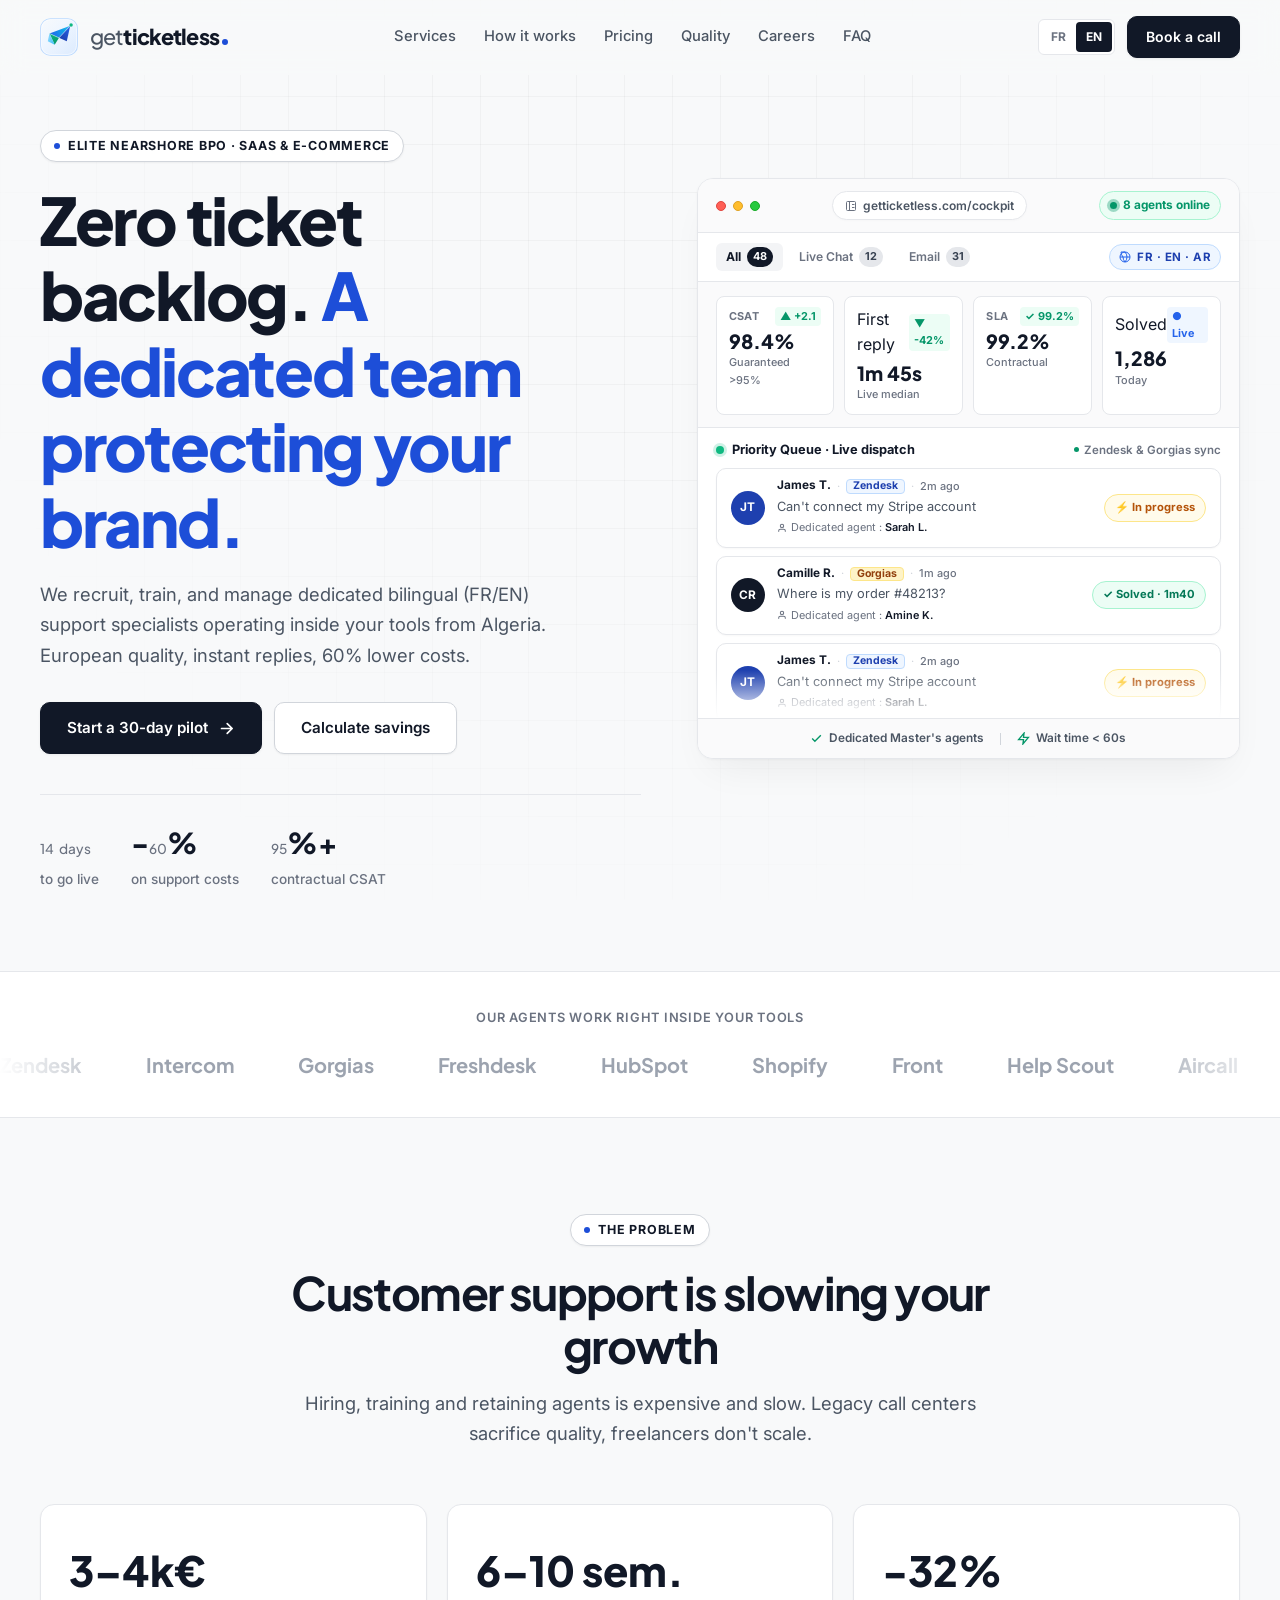
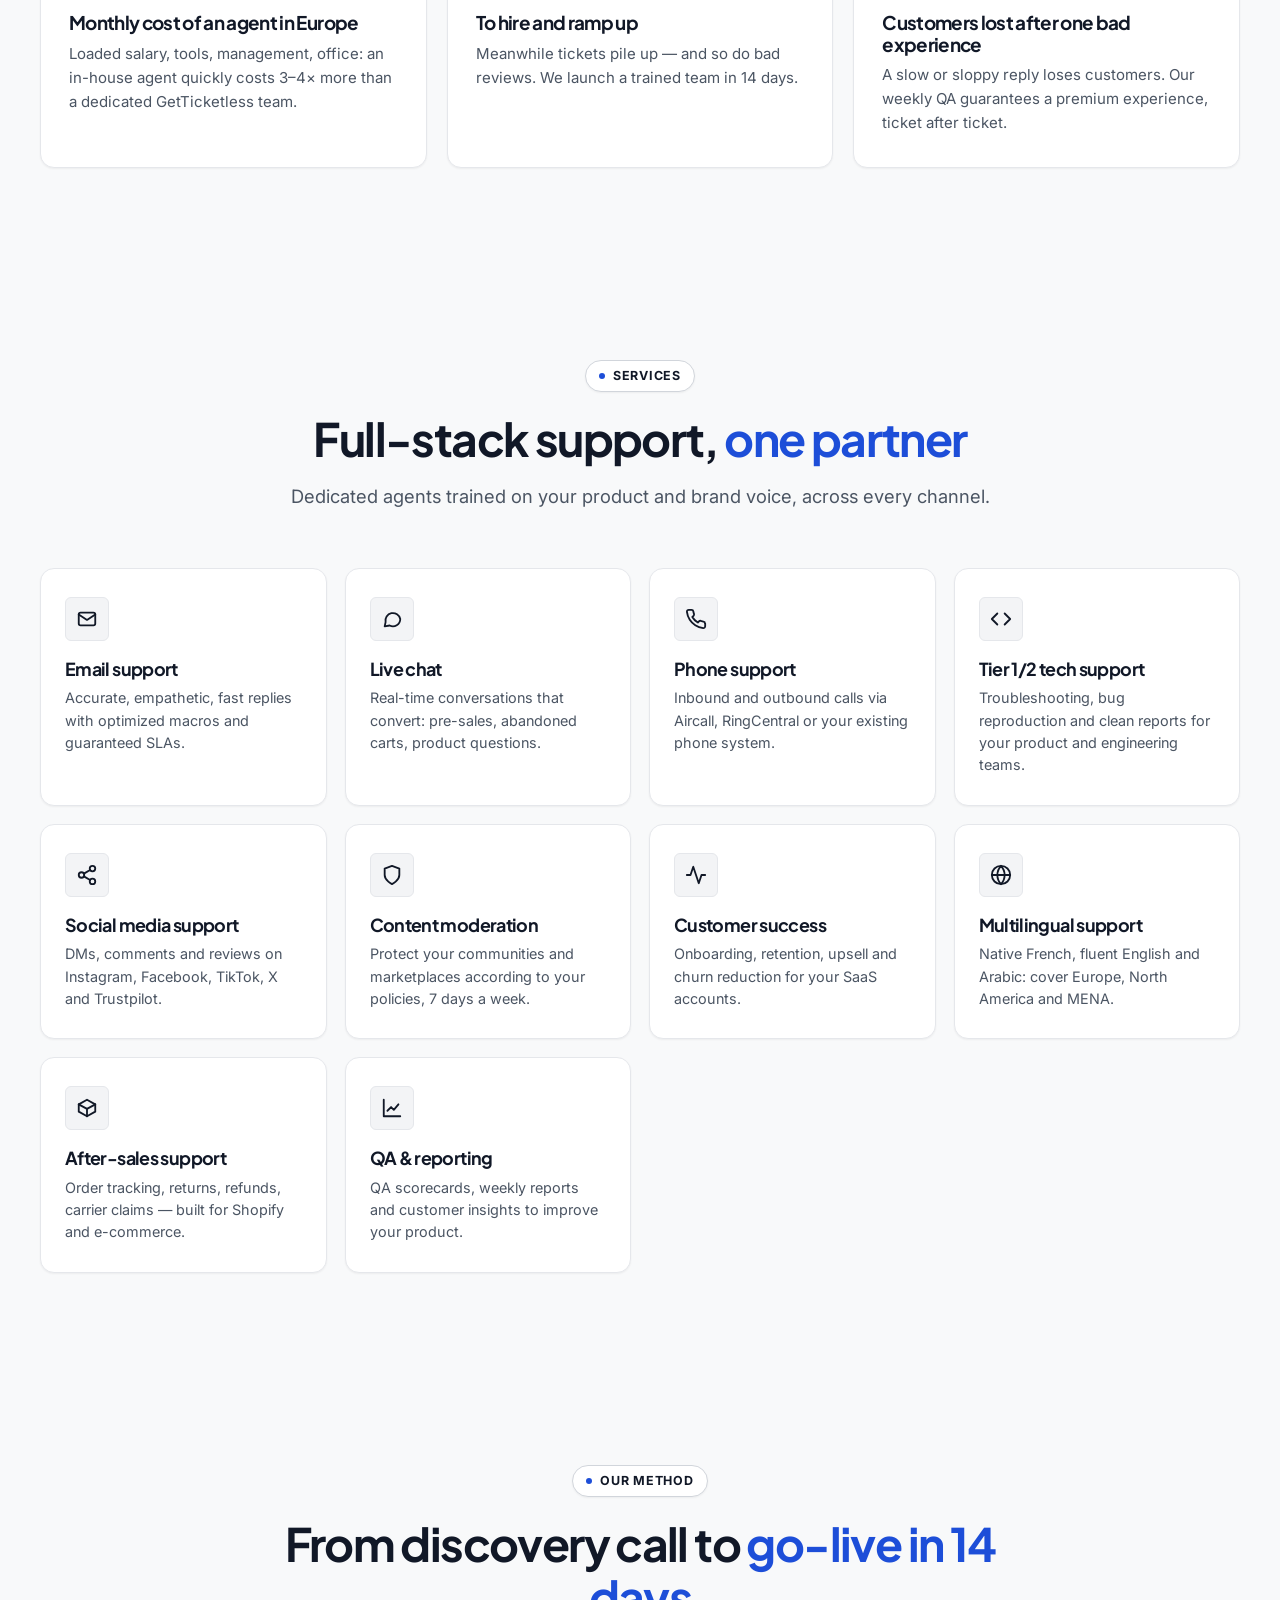
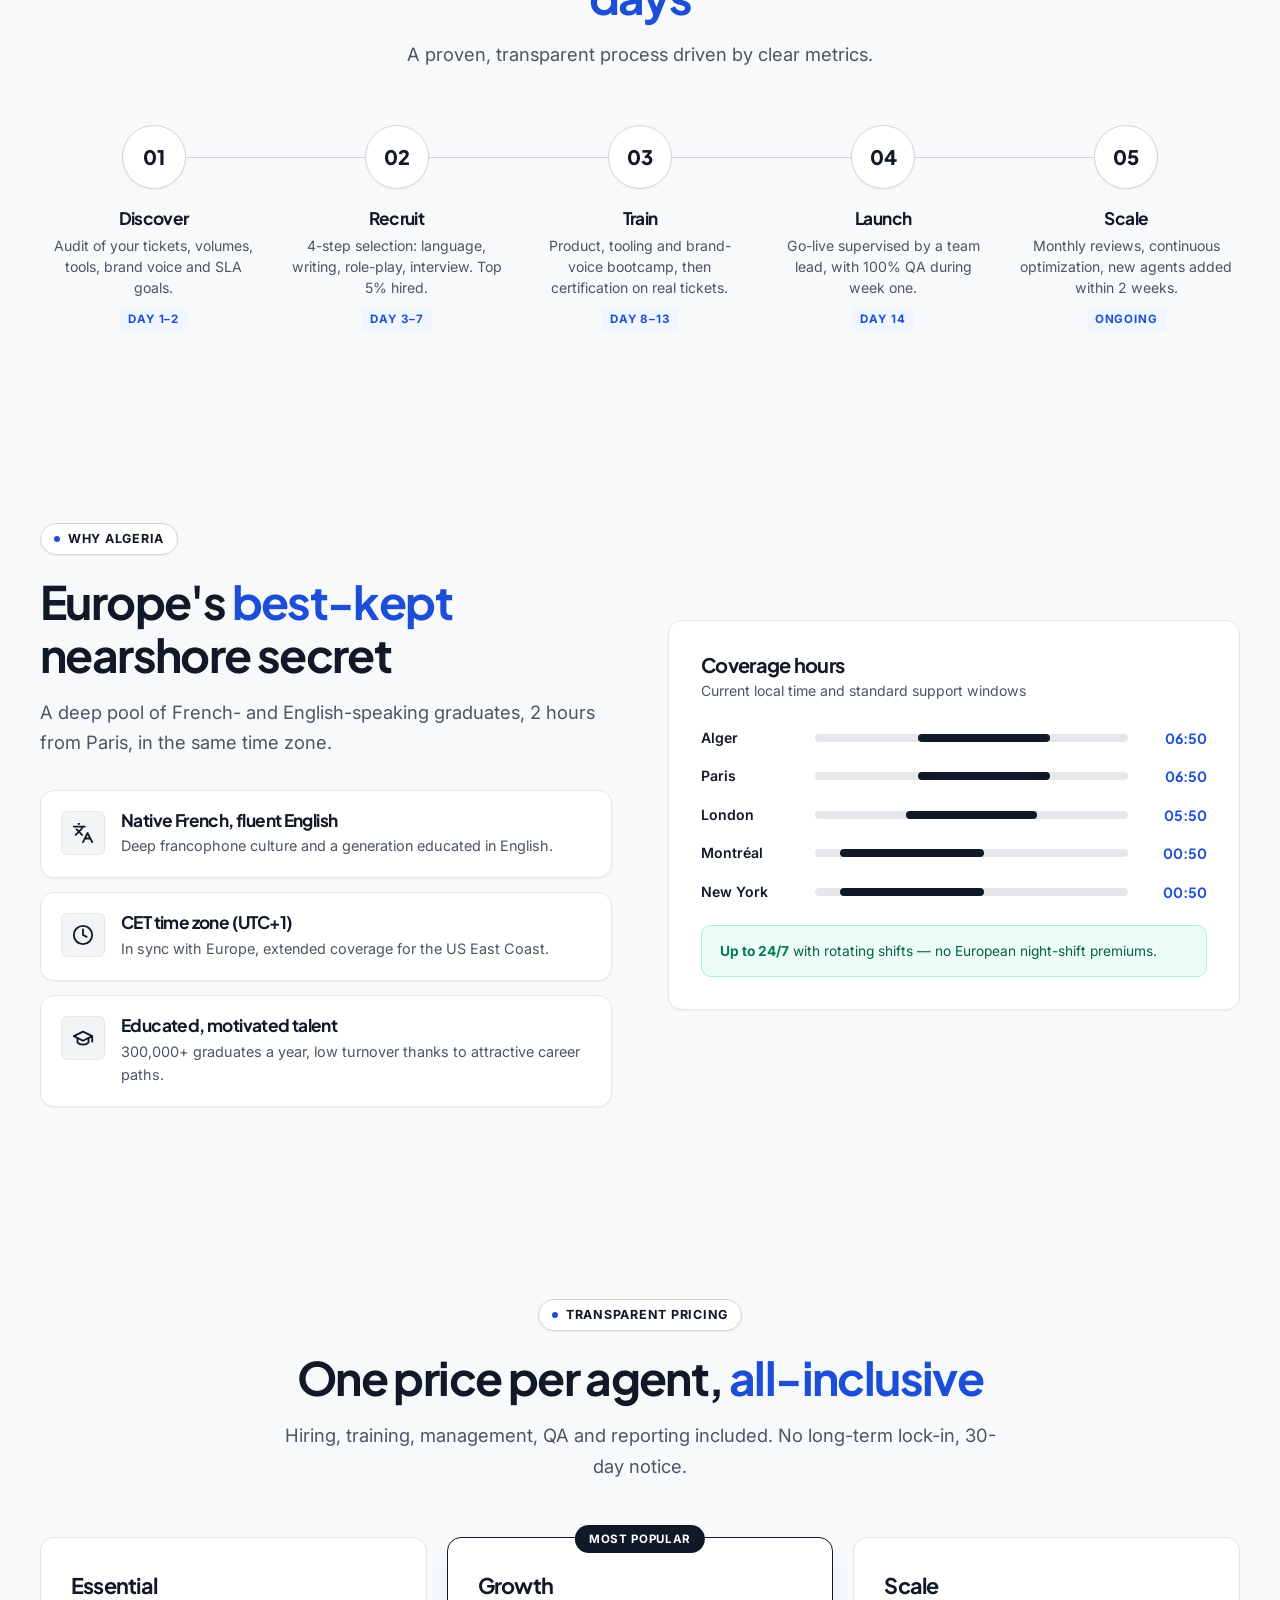
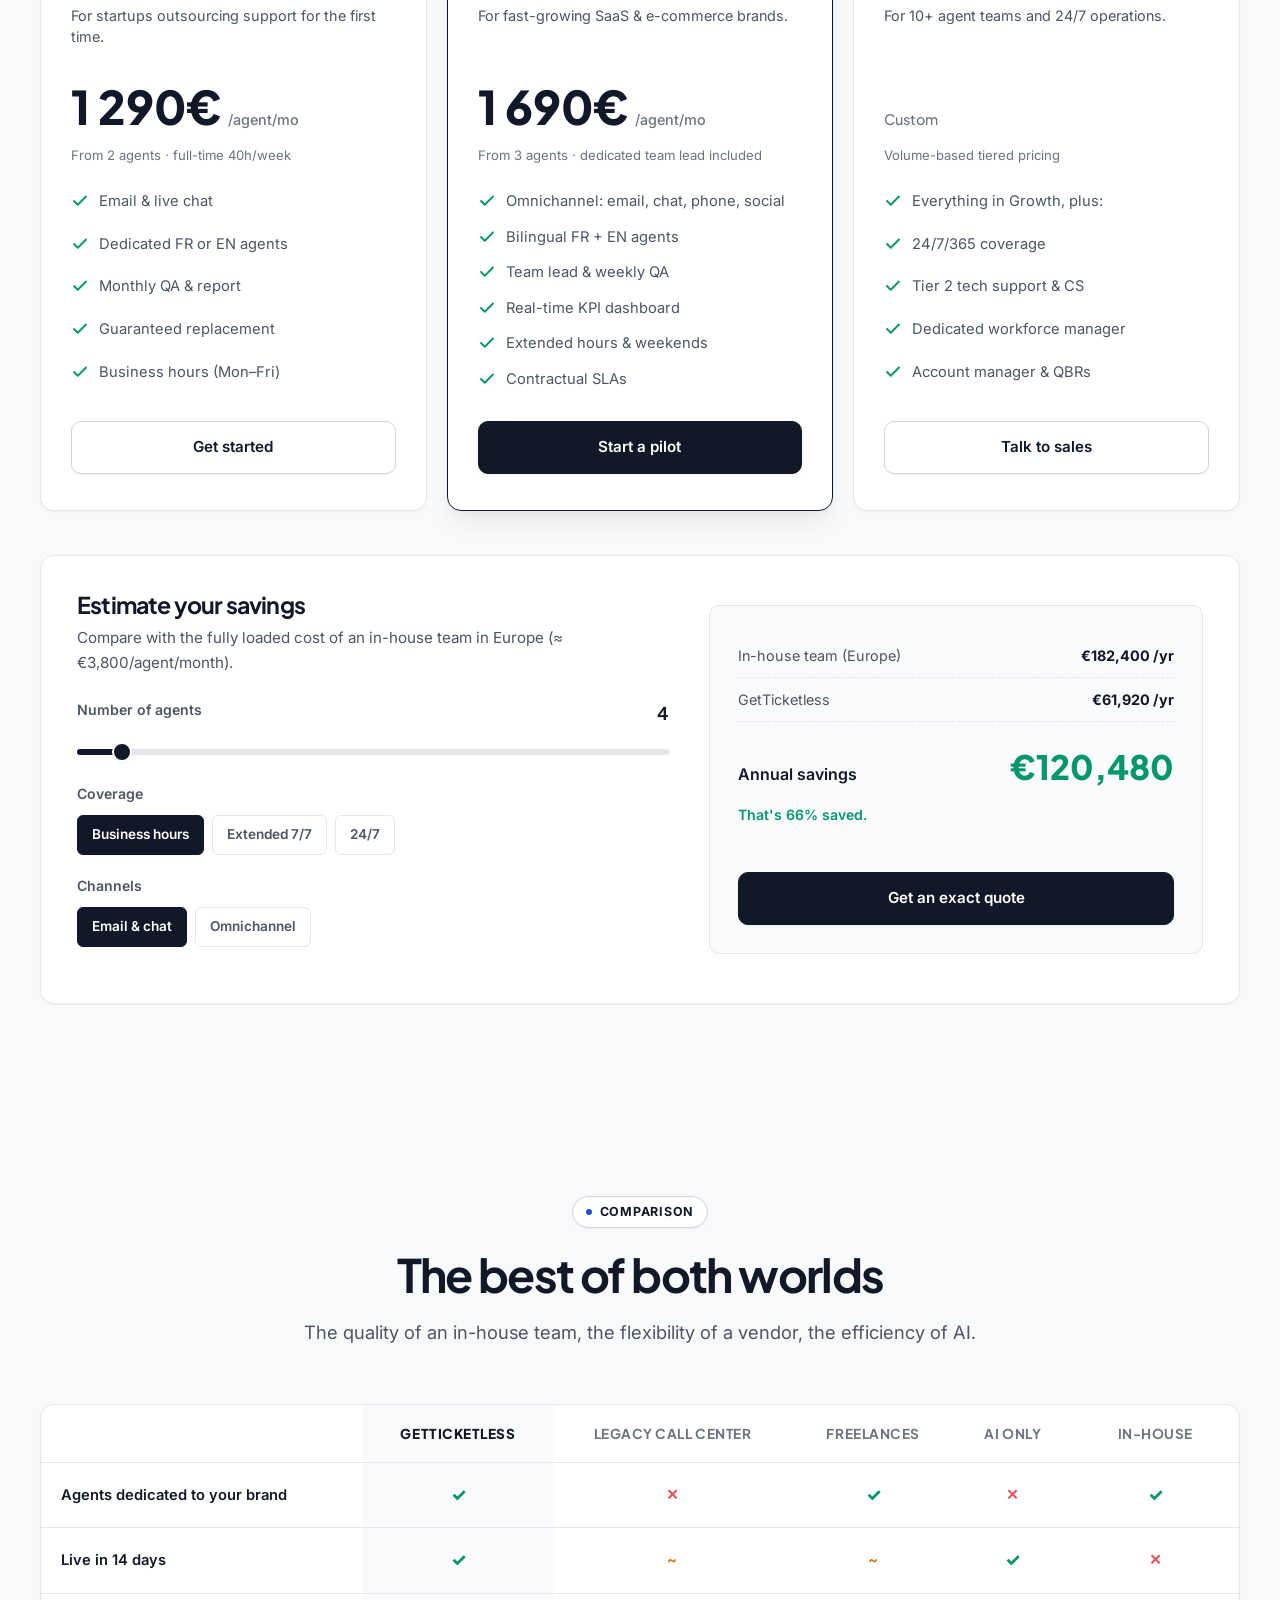
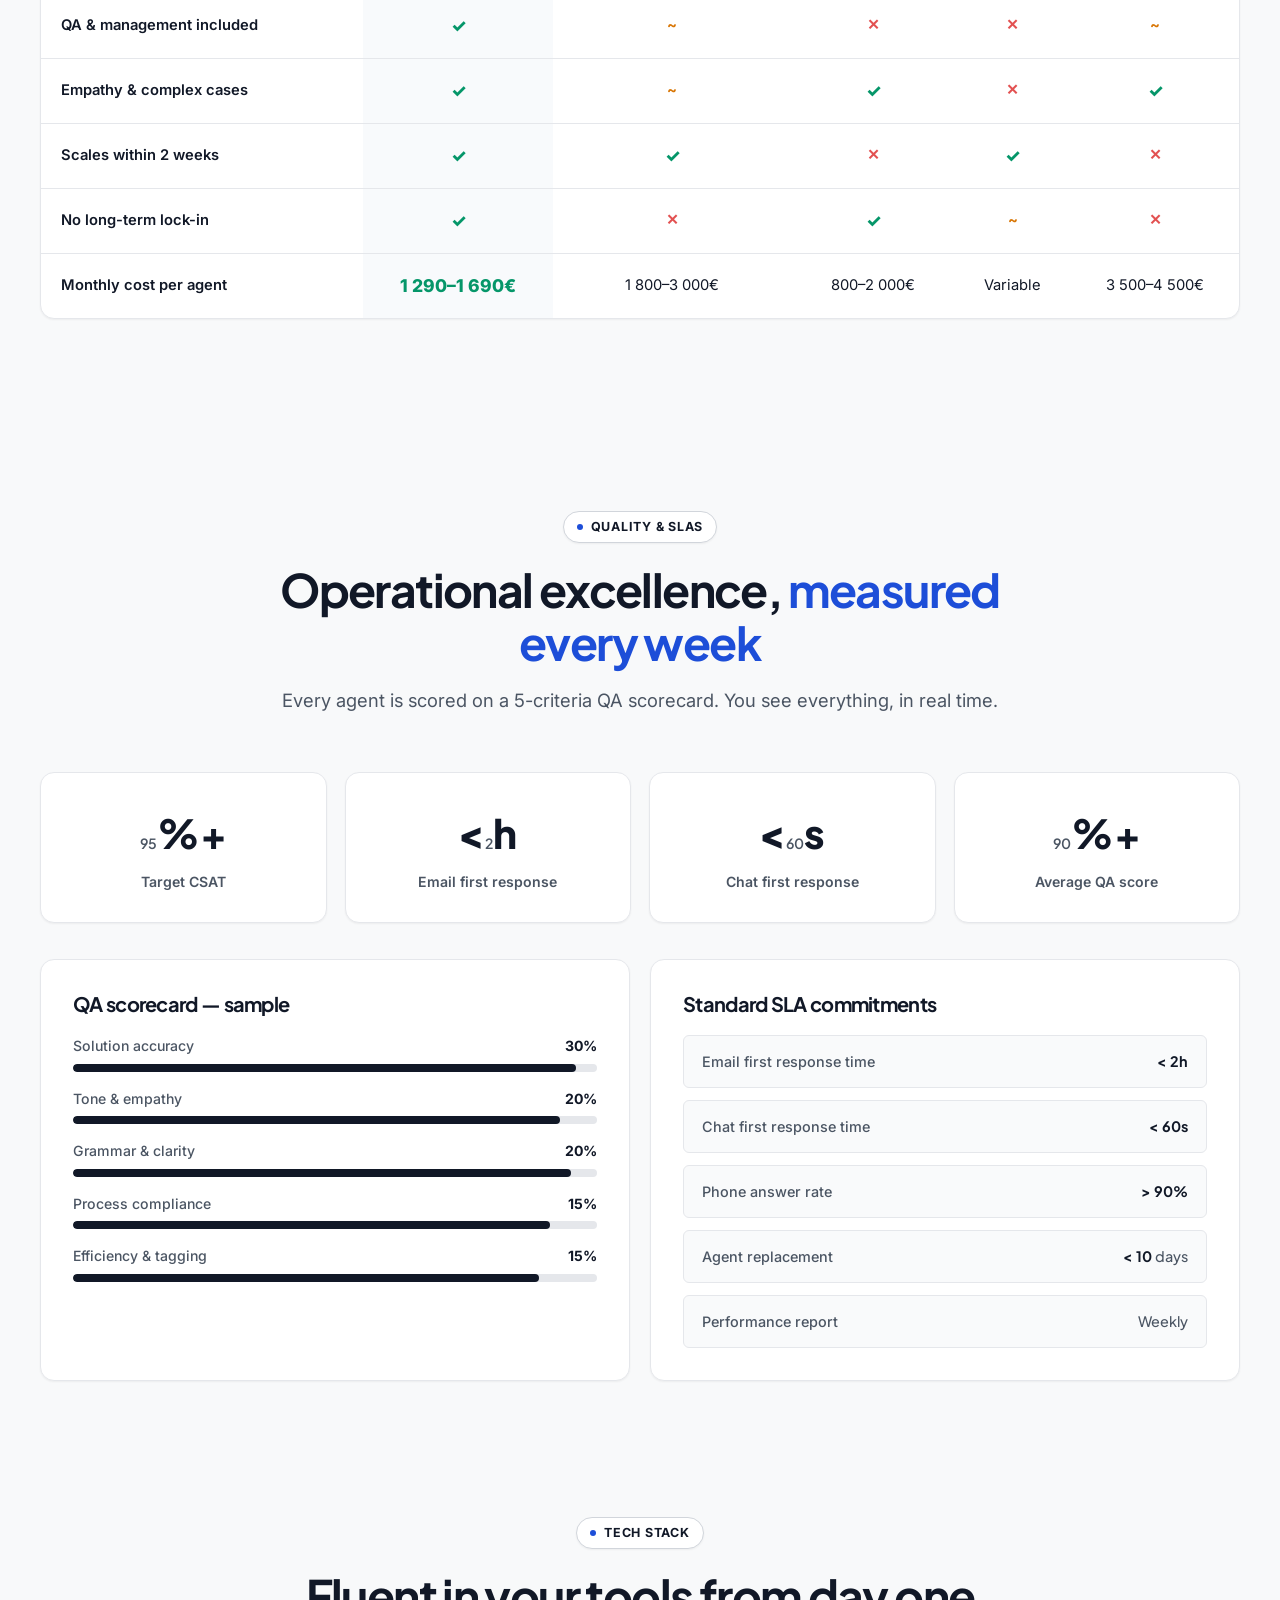
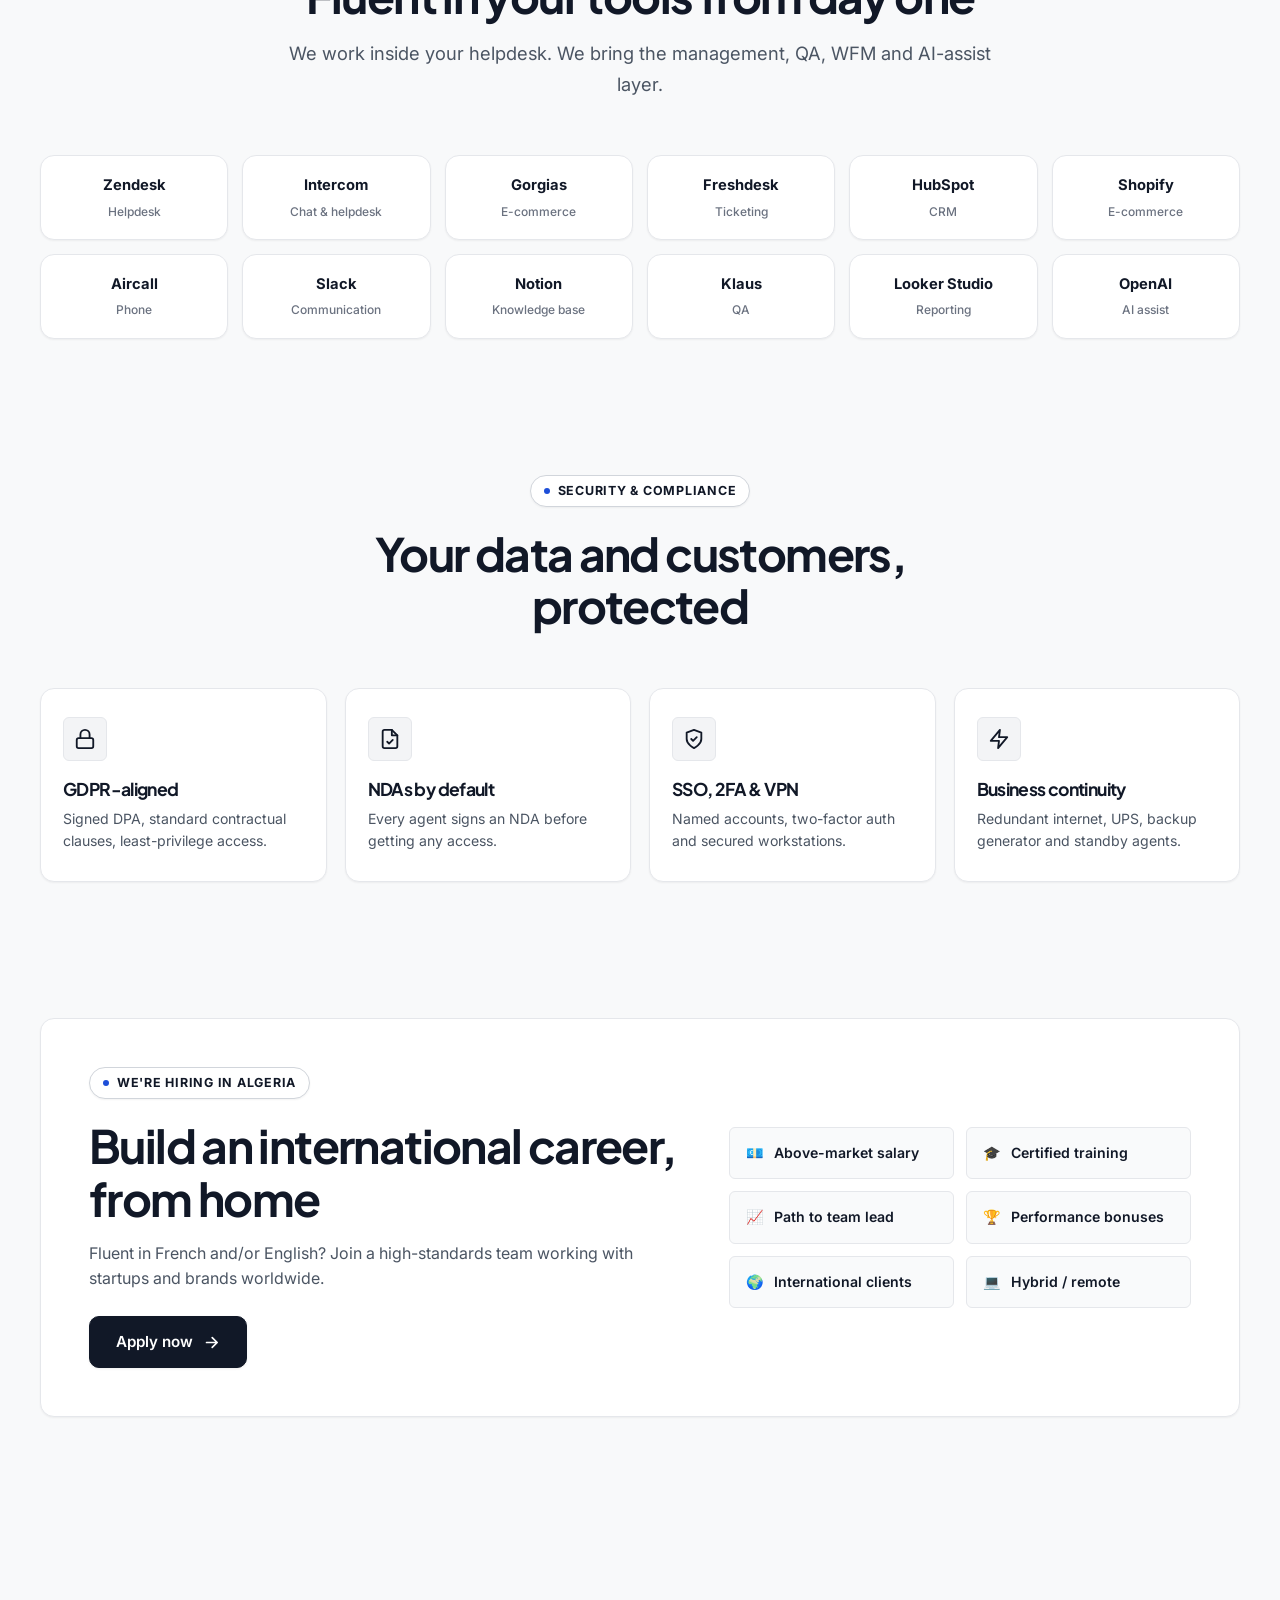
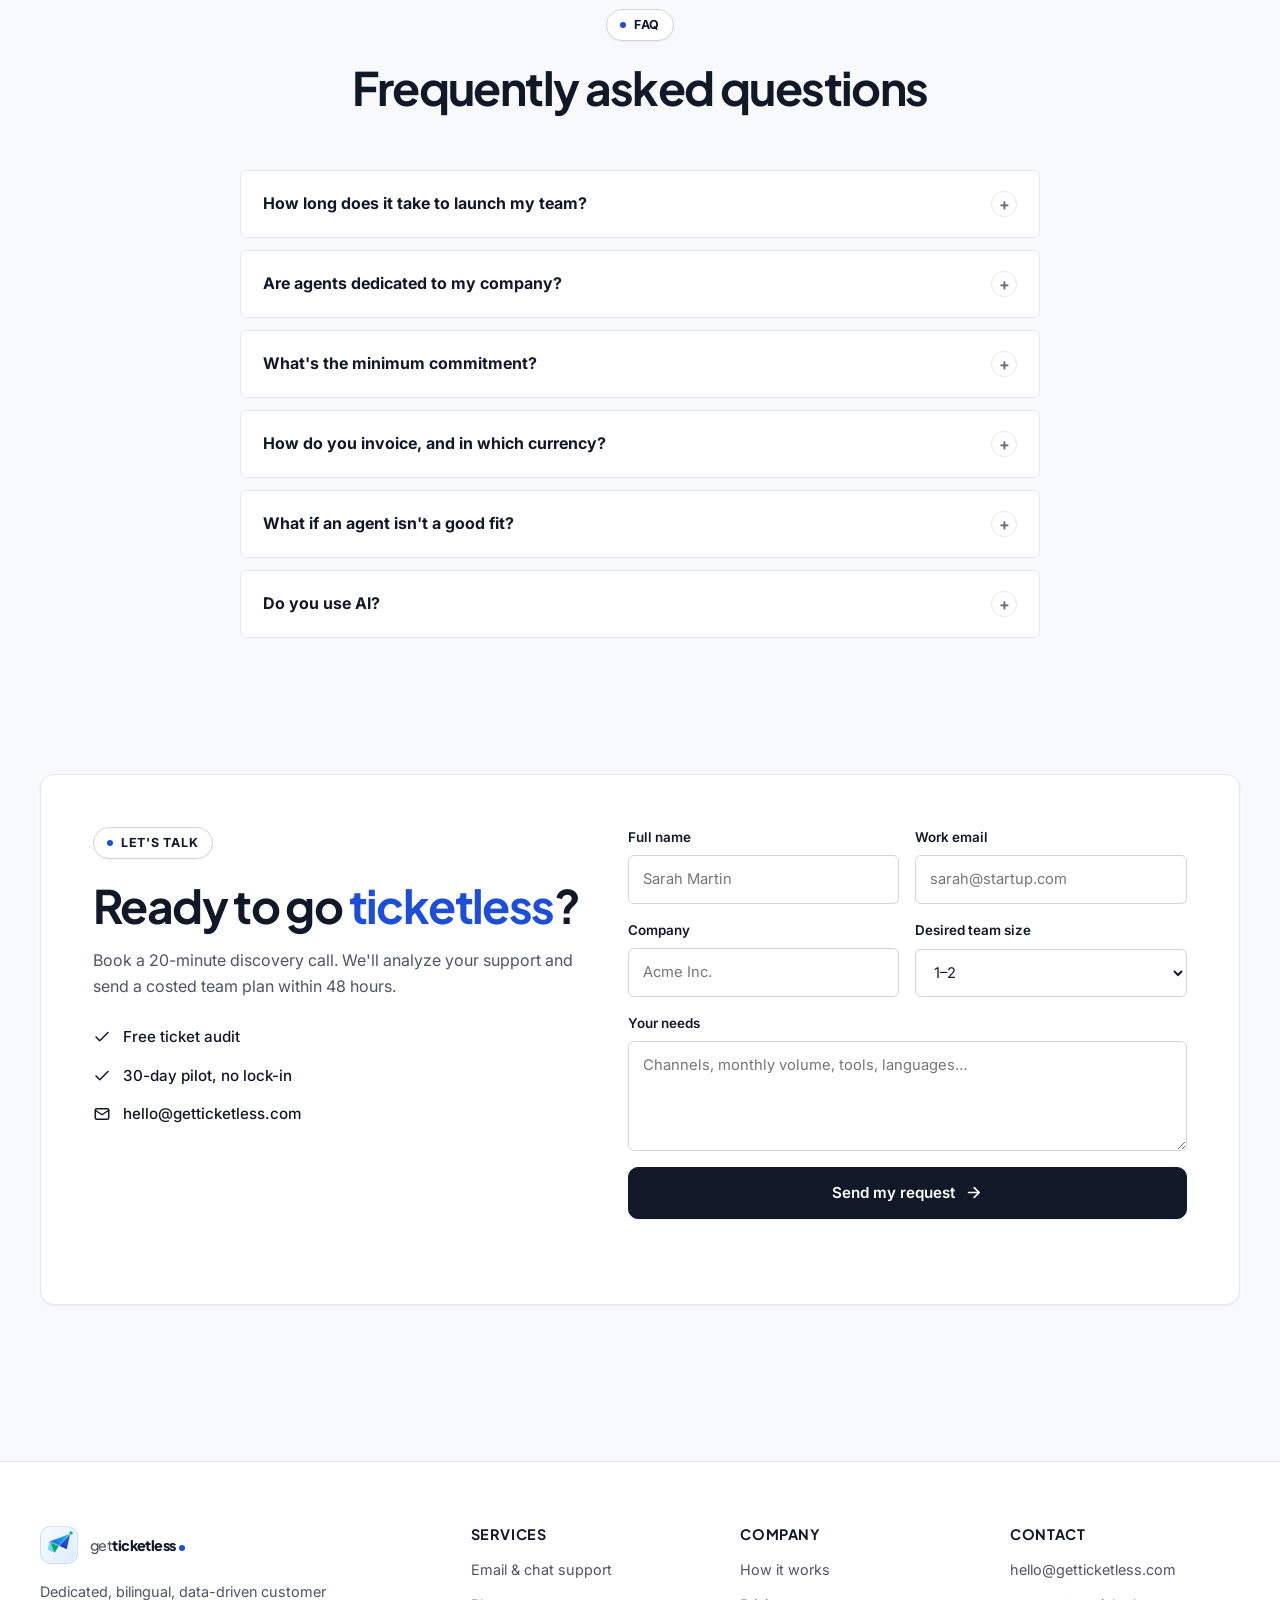
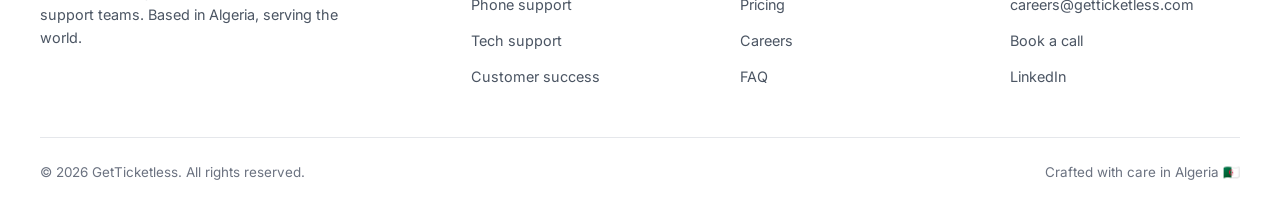
==== index.html @ 3cd82911 "Move files to repository root for Vercel deployment" ====
<!DOCTYPE html>
<html lang="fr" data-lang="fr">
<head>
  <meta charset="UTF-8" />
  <meta name="viewport" content="width=device-width, initial-scale=1.0" />
  <title>GetTicketless — Externalisation Support Client BPO Nearshore (SaaS & E-commerce)</title>
  <meta name="description" content="Déléguez votre support client à des équipes dédiées bilingues (FR/EN) en Algérie : e-mail, live chat, Aircall, Zendesk & Gorgias. Réduction de 60 % de vos coûts sans sacrifier le CSAT (&gt;95 %). Go-live en 14 jours." />
  <meta name="keywords" content="externalisation support client, bpo algerie, call center algerie nearshore, support client saas, service client shopify, equipe support dediee francophone anglophone, service client externalise, outsourcer zendesk gorgias" />
  <meta name="robots" content="index, follow, max-snippet:-1, max-image-preview:large" />
  <link rel="canonical" href="https://getticketless.com/" />
  
  <!-- Open Graph / Facebook / LinkedIn -->
  <meta property="og:type" content="website" />
  <meta property="og:url" content="https://getticketless.com/" />
  <meta property="og:site_name" content="GetTicketless" />
  <meta property="og:locale" content="fr_FR" />
  <meta property="og:locale:alternate" content="en_US" />
  <meta property="og:title" content="GetTicketless — Externalisation Support Client BPO Nearshore" />
  <meta property="og:description" content="Déléguez votre support client à des équipes dédiées bilingues (FR/EN) en Algérie. -60% de coûts, CSAT &gt;95%, lancement en 14 jours pour SaaS et e-commerce." />
  <meta property="og:image" content="https://getticketless.com/og-image.png" />

  <!-- Twitter Cards -->
  <meta name="twitter:card" content="summary_large_image" />
  <meta name="twitter:title" content="GetTicketless — Externalisation Support Client BPO Nearshore" />
  <meta name="twitter:description" content="Équipes support client dédiées et bilingues (FR/EN) en Algérie pour startups, SaaS et Shopify. Lancement en 14 jours." />
  <meta name="twitter:image" content="https://getticketless.com/og-image.png" />

  <!-- Theme & Favicon -->
  <meta name="theme-color" content="#F8F9FA" />
  <link rel="icon" href="data:image/svg+xml,<svg xmlns='http://www.w3.org/2000/svg' viewBox='0 0 44 44'><defs><linearGradient id='bg' x1='0' y1='0' x2='44' y2='44'><stop stop-color='%23F8FAFC'/><stop offset='50%25' stop-color='%23EFF6FF'/><stop offset='100%25' stop-color='%23DBEAFE'/></linearGradient><linearGradient id='w1' x1='11' y1='18' x2='35' y2='9'><stop stop-color='%232563EB'/><stop offset='100%25' stop-color='%230EA5E9'/></linearGradient></defs><rect width='44' height='44' rx='12' fill='url(%23bg)' stroke='%23BFDBFE' stroke-width='1.2'/><path d='M11 18L35 9L22 23Z' fill='url(%23w1)'/><path d='M22 23L35 9L31 27Z' fill='%231E40AF'/><path d='M11 18L22 23L17 31Z' fill='%2310B981'/><path d='M11 18L17 31L9 27Z' fill='%237DD3FC'/><circle cx='36' cy='8' r='2' fill='%2310B981'/></svg>" />

  <!-- Schema.org JSON-LD Structured Data -->
  <script type="application/ld+json">
  {
    "@context": "https://schema.org",
    "@graph": [
      {
        "@type": "ProfessionalService",
        "@id": "https://getticketless.com/#organization",
        "name": "GetTicketless",
        "url": "https://getticketless.com",
        "logo": "https://getticketless.com/logo.svg",
        "description": "Prestataire BPO spécialisé dans l'externalisation d'équipes de support client dédiées et bilingues (FR/EN) pour SaaS, startups et marques e-commerce.",
        "address": {
          "@type": "PostalAddress",
          "addressCountry": "DZ",
          "addressLocality": "Alger"
        },
        "areaServed": ["France", "Europe", "United States", "Canada", "United Kingdom", "Switzerland", "Belgium"],
        "priceRange": "1290€ - 1690€"
      },
      {
        "@type": "FAQPage",
        "@id": "https://getticketless.com/#faq",
        "mainEntity": [
          {
            "@type": "Question",
            "name": "Combien de temps pour lancer mon équipe support ?",
            "acceptedAnswer": {
              "@type": "Answer",
              "text": "En moyenne 14 jours entre la signature et le go-live : recrutement (5 jours), formation sur votre produit (6 jours) et lancement encadré."
            }
          },
          {
            "@type": "Question",
            "name": "Les agents sont-ils dédiés à mon entreprise ?",
            "acceptedAnswer": {
              "@type": "Answer",
              "text": "Oui. Chaque agent travaille exclusivement pour votre marque, connaît votre produit et adopte votre ton. Pas de pool partagé."
            }
          },
          {
            "@type": "Question",
            "name": "Quel est l'engagement minimum ?",
            "acceptedAnswer": {
              "@type": "Answer",
              "text": "Nous démarrons par un pilote de 30 jours avec 2 agents. Ensuite, contrat mensuel avec un préavis de 30 jours sans engagement long."
            }
          }
        ]
      }
    ]
  }
  </script>

  <link rel="preconnect" href="https://fonts.googleapis.com" />
  <link rel="preconnect" href="https://fonts.gstatic.com" crossorigin />
  <link href="https://fonts.googleapis.com/css2?family=Inter:wght@400;500;600;700&family=Plus+Jakarta+Sans:wght@600;700;800&display=swap" rel="stylesheet" />
  <link rel="stylesheet" href="styles.css" />
</head>
<body>
  <div class="bg-grid" aria-hidden="true"></div>

  <!-- ================= NAV ================= -->
  <header class="nav" id="nav">
    <div class="container nav-inner">
      <a href="#top" class="logo" id="logo-link" aria-label="GetTicketless">
        <svg class="logo-mark" viewBox="0 0 44 44" fill="none" xmlns="http://www.w3.org/2000/svg" aria-label="GetTicketless Logo">
          <defs>
            <linearGradient id="gt-c1-bg" x1="0" y1="0" x2="44" y2="44" gradientUnits="userSpaceOnUse">
              <stop offset="0%" stop-color="#F8FAFC"/>
              <stop offset="40%" stop-color="#EFF6FF"/>
              <stop offset="100%" stop-color="#DBEAFE"/>
            </linearGradient>
            <linearGradient id="gt-c1-wing1" x1="11" y1="18" x2="35" y2="9" gradientUnits="userSpaceOnUse">
              <stop offset="0%" stop-color="#2563EB"/>
              <stop offset="65%" stop-color="#0EA5E9"/>
              <stop offset="100%" stop-color="#38BDF8"/>
            </linearGradient>
            <linearGradient id="gt-c1-wing2" x1="22" y1="23" x2="35" y2="9" gradientUnits="userSpaceOnUse">
              <stop offset="0%" stop-color="#1E40AF"/>
              <stop offset="100%" stop-color="#2563EB"/>
            </linearGradient>
            <linearGradient id="gt-c1-emerald" x1="11" y1="18" x2="19" y2="31" gradientUnits="userSpaceOnUse">
              <stop offset="0%" stop-color="#10B981"/>
              <stop offset="100%" stop-color="#059669"/>
            </linearGradient>
            <linearGradient id="gt-c1-tail" x1="9" y1="27" x2="17" y2="31" gradientUnits="userSpaceOnUse">
              <stop offset="0%" stop-color="#7DD3FC"/>
              <stop offset="100%" stop-color="#38BDF8"/>
            </linearGradient>
          </defs>
          <!-- Squircle Base with Double Border -->
          <rect width="44" height="44" rx="12" fill="url(#gt-c1-bg)"/>
          <rect x="0.75" y="0.75" width="42.5" height="42.5" rx="11.25" stroke="#BFDBFE" stroke-width="1.2"/>
          <rect x="1.75" y="1.75" width="40.5" height="40.5" rx="10.25" stroke="rgba(255, 255, 255, 0.7)" stroke-width="1"/>
          <!-- Origami Bird Wings (Clean & Luminous, No Black) -->
          <path d="M11 18L35 9L22 23L11 18Z" fill="url(#gt-c1-wing1)"/>
          <path d="M22 23L35 9L31 27L22 23Z" fill="url(#gt-c1-wing2)"/>
          <path d="M11 18L22 23L17 31L11 18Z" fill="url(#gt-c1-emerald)"/>
          <path d="M11 18L17 31L9 27L11 18Z" fill="url(#gt-c1-tail)"/>
          <!-- Fold Crease Reflections -->
          <line x1="11" y1="18" x2="22" y2="23" stroke="rgba(255, 255, 255, 0.6)" stroke-width="0.8"/>
          <line x1="22" y1="23" x2="35" y2="9" stroke="rgba(255, 255, 255, 0.6)" stroke-width="0.8"/>
          <!-- Speed Sparkle -->
          <circle cx="36" cy="8.2" r="2" fill="#10B981"/>
        </svg>
        <span class="logo-text"><span class="get">get</span><b>ticketless</b><i class="logo-dot"></i></span>
      </a>
      <nav class="nav-links" id="nav-links">
        <a href="#services" id="nav-services"><span lang="fr">Services</span><span lang="en">Services</span></a>
        <a href="#process" id="nav-process"><span lang="fr">Méthode</span><span lang="en">How it works</span></a>
        <a href="#pricing" id="nav-pricing"><span lang="fr">Tarifs</span><span lang="en">Pricing</span></a>
        <a href="#quality" id="nav-quality"><span lang="fr">Qualité</span><span lang="en">Quality</span></a>
        <a href="#careers" id="nav-careers"><span lang="fr">Carrières</span><span lang="en">Careers</span></a>
        <a href="#faq" id="nav-faq">FAQ</a>
      </nav>
      <div class="nav-actions">
        <div class="lang-toggle" role="group" aria-label="Language">
          <button data-set-lang="fr" id="lang-fr" class="active">FR</button>
          <button data-set-lang="en" id="lang-en">EN</button>
        </div>
        <a href="#contact" class="btn btn-primary" id="nav-cta"><span lang="fr">Réserver un appel</span><span lang="en">Book a call</span></a>
        <button class="burger" id="burger" aria-label="Menu"><span></span><span></span><span></span></button>
      </div>
    </div>
  </header>

  <main id="top">
    <!-- ================= HERO ================= -->
    <section class="hero">
      <div class="container hero-grid">
        <div>
          <div class="eyebrow reveal"><span lang="fr">BPO Nearshore d'Élite · SaaS &amp; E-commerce</span><span lang="en">Elite Nearshore BPO · SaaS &amp; E-commerce</span></div>
          <h1 class="reveal" data-delay="1">
            <span lang="fr">Zéro ticket en attente. <span class="grad-text">Une équipe dédiée qui protège votre marque.</span></span>
            <span lang="en">Zero ticket backlog. <span class="grad-text">A dedicated team protecting your brand.</span></span>
          </h1>
          <p class="lead reveal" data-delay="2">
            <span lang="fr">Nous recrutons, formons et manageons des agents bilingues (FR/EN) intégrés directement dans vos outils depuis l'Algérie. Qualité européenne, réactivité instantanée, coûts réduits de 60 %.</span>
            <span lang="en">We recruit, train, and manage dedicated bilingual (FR/EN) support specialists operating inside your tools from Algeria. European quality, instant replies, 60% lower costs.</span>
          </p>
          <div class="hero-ctas reveal" data-delay="3">
            <a href="#contact" class="btn btn-primary" id="hero-cta-primary">
              <span lang="fr">Lancer un pilote de 30 jours</span><span lang="en">Start a 30-day pilot</span>
              <svg viewBox="0 0 24 24" fill="none" stroke="currentColor" stroke-width="2.4" stroke-linecap="round" stroke-linejoin="round"><path d="M5 12h14M13 5l7 7-7 7"/></svg>
            </a>
            <a href="#pricing" class="btn btn-ghost" id="hero-cta-pricing"><span lang="fr">Calculer vos économies</span><span lang="en">Calculate savings</span></a>
          </div>
          <div class="hero-proof reveal" data-delay="4">
            <div><strong><span data-count="14">0</span> <span lang="fr">jours</span><span lang="en">days</span></strong><span><span lang="fr">pour être opérationnel</span><span lang="en">to go live</span></span></div>
            <div><strong>-<span data-count="60">0</span>%</strong><span><span lang="fr">sur vos coûts support</span><span lang="en">on support costs</span></span></div>
            <div><strong><span data-count="95">0</span>%+</strong><span><span lang="fr">CSAT contractuel</span><span lang="en">contractual CSAT</span></span></div>
          </div>
        </div>

        <!-- Live dashboard mock -->
        <div class="dash-wrapper reveal" data-delay="2">
          <div class="card dash" aria-hidden="true">
            <!-- Window Chrome -->
            <div class="dash-chrome">
              <div class="dash-dots">
                <span class="d-red"></span>
                <span class="d-yellow"></span>
                <span class="d-green"></span>
              </div>
              <div class="dash-title-pill">
                <svg width="12" height="12" viewBox="0 0 24 24" fill="none" stroke="currentColor" stroke-width="2"><rect x="3" y="3" width="18" height="18" rx="2"/><path d="M9 3v18"/><path d="M14 9h5"/><path d="M14 15h5"/></svg>
                <span>getticketless.com/cockpit</span>
              </div>
              <div class="dash-live-badge">
                <span class="live-dot"></span>
                <span lang="fr">8 agents en ligne</span>
                <span lang="en">8 agents online</span>
              </div>
            </div>

            <!-- Dashboard Subbar / Filter Tabs -->
            <div class="dash-toolbar">
              <div class="dash-tabs">
                <span class="dash-tab active"><span lang="fr">Tous</span><span lang="en">All</span> <span class="tab-count">48</span></span>
                <span class="dash-tab"><span lang="fr">Live Chat</span><span lang="en">Live Chat</span> <span class="tab-count">12</span></span>
                <span class="dash-tab"><span lang="fr">Email</span><span lang="en">Email</span> <span class="tab-count">31</span></span>
              </div>
              <div class="dash-lang-pill">
                <svg width="12" height="12" viewBox="0 0 24 24" fill="none" stroke="currentColor" stroke-width="2"><circle cx="12" cy="12" r="10"/><path d="M2 12h20M12 2a15.3 15.3 0 0 1 4 10 15.3 15.3 0 0 1-4 10 15.3 15.3 0 0 1-4-10 15.3 15.3 0 0 1-4-10z"/></svg>
                <span>FR · EN · AR</span>
              </div>
            </div>

            <!-- KPIs Grid (4 metrics) -->
            <div class="kpis">
              <div class="kpi">
                <div class="kpi-head"><span>CSAT</span><span class="kpi-trend up">▲ +2.1</span></div>
                <strong id="kpi-csat">98.4%</strong>
                <small><span lang="fr">Garanti >95%</span><span lang="en">Guaranteed >95%</span></small>
              </div>
              <div class="kpi">
                <div class="kpi-head"><span lang="fr">1ère réponse</span><span lang="en">First reply</span><span class="kpi-trend up">▼ -42%</span></div>
                <strong id="kpi-frt">1m 45s</strong>
                <small><span lang="fr">Médiane live</span><span lang="en">Live median</span></small>
              </div>
              <div class="kpi">
                <div class="kpi-head"><span>SLA</span><span class="kpi-trend up">✓ 99.2%</span></div>
                <strong id="kpi-sla">99.2%</strong>
                <small><span lang="fr">Contractuel</span><span lang="en">Contractual</span></small>
              </div>
              <div class="kpi">
                <div class="kpi-head"><span lang="fr">Résolus</span><span lang="en">Solved</span><span class="kpi-trend pulse">● Live</span></div>
                <strong id="kpi-solved">1,284</strong>
                <small><span lang="fr">Aujourd'hui</span><span lang="en">Today</span></small>
              </div>
            </div>

            <!-- Live Queue Header -->
            <div class="dash-queue-header">
              <div class="queue-title">
                <span class="pulse-ring"></span>
                <strong lang="fr">File d'attente prioritaire · Live dispatch</strong>
                <strong lang="en">Priority Queue · Live dispatch</strong>
              </div>
              <div class="queue-sync">
                <span class="sync-dot"></span>
                <span>Zendesk & Gorgias sync</span>
              </div>
            </div>

            <!-- Live tickets container -->
            <div class="tickets" id="tickets"></div>

            <!-- Dashboard Footer Status Ribbon -->
            <div class="dash-footer-ribbon">
              <div class="ribbon-item">
                <svg width="13" height="13" viewBox="0 0 24 24" fill="none" stroke="currentColor" stroke-width="2.5"><polyline points="20 6 9 17 4 12"/></svg>
                <span lang="fr">Équipe dédiée bac+5</span>
                <span lang="en">Dedicated Master's agents</span>
              </div>
              <div class="ribbon-divider"></div>
              <div class="ribbon-item">
                <svg width="13" height="13" viewBox="0 0 24 24" fill="none" stroke="currentColor" stroke-width="2.5"><polygon points="13 2 3 14 12 14 11 22 21 10 12 10 13 2"/></svg>
                <span lang="fr">Temps d'attente &lt; 60s</span>
                <span lang="en">Wait time &lt; 60s</span>
              </div>
            </div>
          </div>
        </div>
      </div>
    </section>

    <!-- ================= MARQUEE ================= -->
    <div class="marquee-wrap">
      <p class="marquee-label"><span lang="fr">Nos agents travaillent directement dans vos outils</span><span lang="en">Our agents work right inside your tools</span></p>
      <div class="marquee">
        <div class="marquee-track">
          <span>Zendesk</span><span>Intercom</span><span>Gorgias</span><span>Freshdesk</span><span>HubSpot</span><span>Shopify</span><span>Front</span><span>Help Scout</span><span>Aircall</span><span>Crisp</span><span>Slack</span><span>Notion</span>
          <span>Zendesk</span><span>Intercom</span><span>Gorgias</span><span>Freshdesk</span><span>HubSpot</span><span>Shopify</span><span>Front</span><span>Help Scout</span><span>Aircall</span><span>Crisp</span><span>Slack</span><span>Notion</span>
        </div>
      </div>
    </div>

    <!-- ================= PROBLEM ================= -->
    <section id="problem">
      <div class="container">
        <div class="section-head reveal">
          <div class="eyebrow"><span lang="fr">Le problème</span><span lang="en">The problem</span></div>
          <h2><span lang="fr">Le support client freine votre croissance</span><span lang="en">Customer support is slowing your growth</span></h2>
          <p class="lead"><span lang="fr">Recruter, former et retenir des agents coûte cher et prend du temps. Les call centers classiques sacrifient la qualité, les freelances ne passent pas à l'échelle.</span><span lang="en">Hiring, training and retaining agents is expensive and slow. Legacy call centers sacrifice quality, freelancers don't scale.</span></p>
        </div>
        <div class="problem-grid">
          <article class="card problem-card reveal" data-delay="1">
            <div class="num grad-text">3–4k€</div>
            <h3><span lang="fr">Coût mensuel d'un agent en Europe</span><span lang="en">Monthly cost of an agent in Europe</span></h3>
            <p><span lang="fr">Salaire chargé, outils, management, locaux : un agent interne coûte vite 3 à 4× plus qu'une équipe dédiée GetTicketless.</span><span lang="en">Loaded salary, tools, management, office: an in-house agent quickly costs 3–4× more than a dedicated GetTicketless team.</span></p>
          </article>
          <article class="card problem-card reveal" data-delay="2">
            <div class="num grad-text">6–10 sem.</div>
            <h3><span lang="fr">Pour recruter et former</span><span lang="en">To hire and ramp up</span></h3>
            <p><span lang="fr">Pendant ce temps, les tickets s'accumulent, les avis négatifs aussi. Nous lançons une équipe formée en 14 jours.</span><span lang="en">Meanwhile tickets pile up — and so do bad reviews. We launch a trained team in 14 days.</span></p>
          </article>
          <article class="card problem-card reveal" data-delay="3">
            <div class="num grad-text">-32%</div>
            <h3><span lang="fr">De clients perdus après une mauvaise expérience</span><span lang="en">Customers lost after one bad experience</span></h3>
            <p><span lang="fr">Une réponse lente ou bâclée coûte des clients. Notre QA hebdomadaire garantit une expérience premium, ticket après ticket.</span><span lang="en">A slow or sloppy reply loses customers. Our weekly QA guarantees a premium experience, ticket after ticket.</span></p>
          </article>
        </div>
      </div>
    </section>

    <!-- ================= SERVICES ================= -->
    <section id="services">
      <div class="container">
        <div class="section-head reveal">
          <div class="eyebrow">Services</div>
          <h2><span lang="fr">Tout le support client, <span class="grad-text">un seul partenaire</span></span><span lang="en">Full-stack support, <span class="grad-text">one partner</span></span></h2>
          <p class="lead"><span lang="fr">Des agents dédiés, formés à votre produit et à votre ton de marque, sur tous les canaux.</span><span lang="en">Dedicated agents trained on your product and brand voice, across every channel.</span></p>
        </div>
        <div class="services-grid">
          <article class="card service reveal">
            <div class="icon"><svg viewBox="0 0 24 24" fill="none" stroke-width="2" stroke-linecap="round" stroke-linejoin="round"><rect x="3" y="5" width="18" height="14" rx="2"/><path d="m3 7 9 6 9-6"/></svg></div>
            <h3><span lang="fr">Support e-mail</span><span lang="en">Email support</span></h3>
            <p><span lang="fr">Réponses précises, empathiques et rapides, avec macros optimisées et SLA garantis.</span><span lang="en">Accurate, empathetic, fast replies with optimized macros and guaranteed SLAs.</span></p>
          </article>
          <article class="card service reveal" data-delay="1">
            <div class="icon"><svg viewBox="0 0 24 24" fill="none" stroke-width="2" stroke-linecap="round" stroke-linejoin="round"><path d="M21 12a8 8 0 0 1-11.6 7.1L4 20l1-4.6A8 8 0 1 1 21 12Z"/></svg></div>
            <h3><span lang="fr">Live chat</span><span lang="en">Live chat</span></h3>
            <p><span lang="fr">Conversations en temps réel qui convertissent : avant-vente, paniers abandonnés, questions produit.</span><span lang="en">Real-time conversations that convert: pre-sales, abandoned carts, product questions.</span></p>
          </article>
          <article class="card service reveal" data-delay="2">
            <div class="icon"><svg viewBox="0 0 24 24" fill="none" stroke-width="2" stroke-linecap="round" stroke-linejoin="round"><path d="M22 16.9v3a2 2 0 0 1-2.2 2 19.8 19.8 0 0 1-8.6-3.1 19.5 19.5 0 0 1-6-6A19.8 19.8 0 0 1 2.1 4.2 2 2 0 0 1 4.1 2h3a2 2 0 0 1 2 1.7c.1.9.4 1.8.7 2.7a2 2 0 0 1-.5 2.1L8 9.8a16 16 0 0 0 6 6l1.3-1.3a2 2 0 0 1 2.1-.4c.9.3 1.8.6 2.7.7a2 2 0 0 1 1.7 2Z"/></svg></div>
            <h3><span lang="fr">Support téléphonique</span><span lang="en">Phone support</span></h3>
            <p><span lang="fr">Appels entrants et sortants via Aircall, RingCentral ou votre téléphonie existante.</span><span lang="en">Inbound and outbound calls via Aircall, RingCentral or your existing phone system.</span></p>
          </article>
          <article class="card service reveal" data-delay="3">
            <div class="icon"><svg viewBox="0 0 24 24" fill="none" stroke-width="2" stroke-linecap="round" stroke-linejoin="round"><path d="m16 18 6-6-6-6M8 6l-6 6 6 6"/></svg></div>
            <h3><span lang="fr">Support technique N1/N2</span><span lang="en">Tier 1/2 tech support</span></h3>
            <p><span lang="fr">Diagnostic, reproduction de bugs, rapports clairs pour vos équipes produit et ingénierie.</span><span lang="en">Troubleshooting, bug reproduction and clean reports for your product and engineering teams.</span></p>
          </article>
          <article class="card service reveal">
            <div class="icon"><svg viewBox="0 0 24 24" fill="none" stroke-width="2" stroke-linecap="round" stroke-linejoin="round"><circle cx="18" cy="5" r="3"/><circle cx="6" cy="12" r="3"/><circle cx="18" cy="19" r="3"/><path d="m8.6 13.5 6.8 4M15.4 6.5l-6.8 4"/></svg></div>
            <h3><span lang="fr">Réseaux sociaux</span><span lang="en">Social media support</span></h3>
            <p><span lang="fr">DM, commentaires et avis sur Instagram, Facebook, TikTok, X et Trustpilot.</span><span lang="en">DMs, comments and reviews on Instagram, Facebook, TikTok, X and Trustpilot.</span></p>
          </article>
          <article class="card service reveal" data-delay="1">
            <div class="icon"><svg viewBox="0 0 24 24" fill="none" stroke-width="2" stroke-linecap="round" stroke-linejoin="round"><path d="M12 22s8-4 8-10V5l-8-3-8 3v7c0 6 8 10 8 10Z"/></svg></div>
            <h3><span lang="fr">Modération de contenu</span><span lang="en">Content moderation</span></h3>
            <p><span lang="fr">Protection de vos communautés et marketplaces selon vos règles, 7j/7.</span><span lang="en">Protect your communities and marketplaces according to your policies, 7 days a week.</span></p>
          </article>
          <article class="card service reveal" data-delay="2">
            <div class="icon"><svg viewBox="0 0 24 24" fill="none" stroke-width="2" stroke-linecap="round" stroke-linejoin="round"><path d="M22 12h-4l-3 9L9 3l-3 9H2"/></svg></div>
            <h3>Customer success</h3>
            <p><span lang="fr">Onboarding, rétention, upsell et réduction du churn pour vos comptes SaaS.</span><span lang="en">Onboarding, retention, upsell and churn reduction for your SaaS accounts.</span></p>
          </article>
          <article class="card service reveal" data-delay="3">
            <div class="icon"><svg viewBox="0 0 24 24" fill="none" stroke-width="2" stroke-linecap="round" stroke-linejoin="round"><circle cx="12" cy="12" r="10"/><path d="M2 12h20M12 2a15 15 0 0 1 4 10 15 15 0 0 1-4 10 15 15 0 0 1-4-10 15 15 0 0 1 4-10Z"/></svg></div>
            <h3><span lang="fr">Support multilingue</span><span lang="en">Multilingual support</span></h3>
            <p><span lang="fr">Français natif, anglais courant et arabe : couvrez l'Europe, l'Amérique du Nord et le MENA.</span><span lang="en">Native French, fluent English and Arabic: cover Europe, North America and MENA.</span></p>
          </article>
          <article class="card service reveal">
            <div class="icon"><svg viewBox="0 0 24 24" fill="none" stroke-width="2" stroke-linecap="round" stroke-linejoin="round"><path d="M21 8 12 3 3 8v8l9 5 9-5V8Z"/><path d="m3 8 9 5 9-5M12 13v8"/></svg></div>
            <h3><span lang="fr">Service après-vente</span><span lang="en">After-sales support</span></h3>
            <p><span lang="fr">Suivi de commandes, retours, remboursements, litiges transporteurs — pour Shopify et l'e-commerce.</span><span lang="en">Order tracking, returns, refunds, carrier claims — built for Shopify and e-commerce.</span></p>
          </article>
          <article class="card service reveal" data-delay="1">
            <div class="icon"><svg viewBox="0 0 24 24" fill="none" stroke-width="2" stroke-linecap="round" stroke-linejoin="round"><path d="M3 3v18h18"/><path d="m7 15 4-4 3 3 5-6"/></svg></div>
            <h3><span lang="fr">QA & reporting</span><span lang="en">QA & reporting</span></h3>
            <p><span lang="fr">Grilles qualité, rapports hebdomadaires et insights clients pour améliorer votre produit.</span><span lang="en">QA scorecards, weekly reports and customer insights to improve your product.</span></p>
          </article>
        </div>
      </div>
    </section>

    <!-- ================= PROCESS ================= -->
    <section id="process">
      <div class="container">
        <div class="section-head reveal">
          <div class="eyebrow"><span lang="fr">Notre méthode</span><span lang="en">Our method</span></div>
          <h2><span lang="fr">De l'appel découverte au <span class="grad-text">go-live en 14 jours</span></span><span lang="en">From discovery call to <span class="grad-text">go-live in 14 days</span></span></h2>
          <p class="lead"><span lang="fr">Un processus éprouvé, transparent et piloté par des indicateurs clairs.</span><span lang="en">A proven, transparent process driven by clear metrics.</span></p>
        </div>
        <div class="process">
          <div class="step reveal">
            <div class="step-dot"><span>01</span></div>
            <h3><span lang="fr">Découverte</span><span lang="en">Discover</span></h3>
            <p><span lang="fr">Audit de vos tickets, volumes, outils, ton de marque et objectifs SLA.</span><span lang="en">Audit of your tickets, volumes, tools, brand voice and SLA goals.</span></p>
            <span class="when"><span lang="fr">JOUR 1–2</span><span lang="en">DAY 1–2</span></span>
          </div>
          <div class="step reveal" data-delay="1">
            <div class="step-dot"><span>02</span></div>
            <h3><span lang="fr">Recrutement</span><span lang="en">Recruit</span></h3>
            <p><span lang="fr">Sélection en 4 étapes : tests de langue, écrit, mise en situation, entretien. Top 5 % retenus.</span><span lang="en">4-step selection: language, writing, role-play, interview. Top 5% hired.</span></p>
            <span class="when"><span lang="fr">JOUR 3–7</span><span lang="en">DAY 3–7</span></span>
          </div>
          <div class="step reveal" data-delay="2">
            <div class="step-dot"><span>03</span></div>
            <h3><span lang="fr">Formation</span><span lang="en">Train</span></h3>
            <p><span lang="fr">Bootcamp produit, outils et ton de marque, puis certification sur tickets réels.</span><span lang="en">Product, tooling and brand-voice bootcamp, then certification on real tickets.</span></p>
            <span class="when"><span lang="fr">JOUR 8–13</span><span lang="en">DAY 8–13</span></span>
          </div>
          <div class="step reveal" data-delay="3">
            <div class="step-dot"><span>04</span></div>
            <h3><span lang="fr">Lancement</span><span lang="en">Launch</span></h3>
            <p><span lang="fr">Go-live encadré par un team lead, QA renforcée à 100 % la première semaine.</span><span lang="en">Go-live supervised by a team lead, with 100% QA during week one.</span></p>
            <span class="when"><span lang="fr">JOUR 14</span><span lang="en">DAY 14</span></span>
          </div>
          <div class="step reveal" data-delay="4">
            <div class="step-dot"><span>05</span></div>
            <h3><span lang="fr">Scale</span><span lang="en">Scale</span></h3>
            <p><span lang="fr">Revue mensuelle, optimisation continue, ajout d'agents sous 2 semaines.</span><span lang="en">Monthly reviews, continuous optimization, new agents added within 2 weeks.</span></p>
            <span class="when"><span lang="fr">EN CONTINU</span><span lang="en">ONGOING</span></span>
          </div>
        </div>
      </div>
    </section>

    <!-- ================= WHY ALGERIA ================= -->
    <section id="why">
      <div class="container why-grid">
        <div class="reveal">
          <div class="eyebrow"><span lang="fr">Pourquoi l'Algérie</span><span lang="en">Why Algeria</span></div>
          <h2><span lang="fr">Le nearshore <span class="grad-text">le mieux gardé</span> d'Europe</span><span lang="en">Europe's <span class="grad-text">best-kept</span> nearshore secret</span></h2>
          <p class="lead"><span lang="fr">Un vivier de jeunes diplômés francophones et anglophones, à 2 heures de Paris, sur le même fuseau horaire.</span><span lang="en">A deep pool of French- and English-speaking graduates, 2 hours from Paris, in the same time zone.</span></p>
          <div class="why-list">
            <div class="card why-item">
              <div class="icon"><svg viewBox="0 0 24 24" fill="none" stroke-width="2" stroke-linecap="round" stroke-linejoin="round"><path d="m5 8 6 6M4 14l6-6 2-3M2 5h12M7 2h1M22 22l-5-10-5 10M14 18h6"/></svg></div>
              <div><h3><span lang="fr">Français natif, anglais courant</span><span lang="en">Native French, fluent English</span></h3><p><span lang="fr">Une culture francophone profonde et une génération formée en anglais.</span><span lang="en">Deep francophone culture and a generation educated in English.</span></p></div>
            </div>
            <div class="card why-item">
              <div class="icon"><svg viewBox="0 0 24 24" fill="none" stroke-width="2" stroke-linecap="round" stroke-linejoin="round"><circle cx="12" cy="12" r="10"/><path d="M12 6v6l4 2"/></svg></div>
              <div><h3><span lang="fr">Fuseau CET (UTC+1)</span><span lang="en">CET time zone (UTC+1)</span></h3><p><span lang="fr">Synchronisé avec l'Europe, couverture étendue pour la côte Est US.</span><span lang="en">In sync with Europe, extended coverage for the US East Coast.</span></p></div>
            </div>
            <div class="card why-item">
              <div class="icon"><svg viewBox="0 0 24 24" fill="none" stroke-width="2" stroke-linecap="round" stroke-linejoin="round"><path d="M22 10v6M2 10l10-5 10 5-10 5z"/><path d="M6 12v5c3 3 9 3 12 0v-5"/></svg></div>
              <div><h3><span lang="fr">Talents diplômés et motivés</span><span lang="en">Educated, motivated talent</span></h3><p><span lang="fr">Plus de 300 000 diplômés par an, faible turnover grâce à des carrières attractives.</span><span lang="en">300,000+ graduates a year, low turnover thanks to attractive career paths.</span></p></div>
            </div>
          </div>
        </div>
        <div class="card tz-card reveal" data-delay="2">
          <h3><span lang="fr">Couverture horaire</span><span lang="en">Coverage hours</span></h3>
          <p><span lang="fr">Heure locale actuelle et plages de support standard</span><span lang="en">Current local time and standard support windows</span></p>
          <div class="tz-row"><span class="city">Alger</span><div class="tz-bar"><i style="left:33%;width:42%"></i></div><span class="time" data-tz="Africa/Algiers">--:--</span></div>
          <div class="tz-row"><span class="city">Paris</span><div class="tz-bar"><i style="left:33%;width:42%"></i></div><span class="time" data-tz="Europe/Paris">--:--</span></div>
          <div class="tz-row"><span class="city">London</span><div class="tz-bar"><i style="left:29%;width:42%"></i></div><span class="time" data-tz="Europe/London">--:--</span></div>
          <div class="tz-row"><span class="city">Montréal</span><div class="tz-bar"><i style="left:8%;width:46%"></i></div><span class="time" data-tz="America/Montreal">--:--</span></div>
          <div class="tz-row"><span class="city">New York</span><div class="tz-bar"><i style="left:8%;width:46%"></i></div><span class="time" data-tz="America/New_York">--:--</span></div>
          <div class="tz-note"><span lang="fr"><b>Jusqu'à 24/7</b> avec nos shifts en rotation — sans surcoût de nuit en Europe.</span><span lang="en"><b>Up to 24/7</b> with rotating shifts — no European night-shift premiums.</span></div>
        </div>
      </div>
    </section>

    <!-- ================= PRICING ================= -->
    <section id="pricing">
      <div class="container">
        <div class="section-head reveal">
          <div class="eyebrow"><span lang="fr">Tarifs transparents</span><span lang="en">Transparent pricing</span></div>
          <h2><span lang="fr">Un prix par agent, <span class="grad-text">tout compris</span></span><span lang="en">One price per agent, <span class="grad-text">all-inclusive</span></span></h2>
          <p class="lead"><span lang="fr">Recrutement, formation, management, QA et reporting inclus. Sans engagement long, préavis de 30 jours.</span><span lang="en">Hiring, training, management, QA and reporting included. No long-term lock-in, 30-day notice.</span></p>
        </div>
        <div class="pricing-grid">
          <article class="card plan reveal">
            <h3>Essential</h3>
            <p class="desc"><span lang="fr">Pour les startups qui externalisent leur premier support.</span><span lang="en">For startups outsourcing support for the first time.</span></p>
            <div class="price"><strong>1 290€</strong><span><span lang="fr">/agent/mois</span><span lang="en">/agent/mo</span></span></div>
            <p class="price-note"><span lang="fr">Dès 2 agents · temps plein 40h/sem.</span><span lang="en">From 2 agents · full-time 40h/week</span></p>
            <ul>
              <li><svg viewBox="0 0 24 24" fill="none" stroke-width="2.5" stroke-linecap="round" stroke-linejoin="round"><path d="M20 6 9 17l-5-5"/></svg><span lang="fr">E-mail & live chat</span><span lang="en">Email & live chat</span></li>
              <li><svg viewBox="0 0 24 24" fill="none" stroke-width="2.5" stroke-linecap="round" stroke-linejoin="round"><path d="M20 6 9 17l-5-5"/></svg><span lang="fr">Agents dédiés FR ou EN</span><span lang="en">Dedicated FR or EN agents</span></li>
              <li><svg viewBox="0 0 24 24" fill="none" stroke-width="2.5" stroke-linecap="round" stroke-linejoin="round"><path d="M20 6 9 17l-5-5"/></svg><span lang="fr">QA mensuelle & rapport</span><span lang="en">Monthly QA & report</span></li>
              <li><svg viewBox="0 0 24 24" fill="none" stroke-width="2.5" stroke-linecap="round" stroke-linejoin="round"><path d="M20 6 9 17l-5-5"/></svg><span lang="fr">Remplacement garanti</span><span lang="en">Guaranteed replacement</span></li>
              <li><svg viewBox="0 0 24 24" fill="none" stroke-width="2.5" stroke-linecap="round" stroke-linejoin="round"><path d="M20 6 9 17l-5-5"/></svg><span lang="fr">Heures ouvrées (lun–ven)</span><span lang="en">Business hours (Mon–Fri)</span></li>
            </ul>
            <a href="#contact" class="btn btn-ghost" id="plan-essential-cta"><span lang="fr">Commencer</span><span lang="en">Get started</span></a>
          </article>
          <article class="card plan featured reveal" data-delay="1">
            <span class="badge"><span lang="fr">Le plus choisi</span><span lang="en">Most popular</span></span>
            <h3>Growth</h3>
            <p class="desc"><span lang="fr">Pour les marques SaaS & e-commerce en forte croissance.</span><span lang="en">For fast-growing SaaS & e-commerce brands.</span></p>
            <div class="price"><strong>1 690€</strong><span><span lang="fr">/agent/mois</span><span lang="en">/agent/mo</span></span></div>
            <p class="price-note"><span lang="fr">Dès 3 agents · team lead dédié inclus</span><span lang="en">From 3 agents · dedicated team lead included</span></p>
            <ul>
              <li><svg viewBox="0 0 24 24" fill="none" stroke-width="2.5" stroke-linecap="round" stroke-linejoin="round"><path d="M20 6 9 17l-5-5"/></svg><span lang="fr">Omnicanal : e-mail, chat, téléphone, social</span><span lang="en">Omnichannel: email, chat, phone, social</span></li>
              <li><svg viewBox="0 0 24 24" fill="none" stroke-width="2.5" stroke-linecap="round" stroke-linejoin="round"><path d="M20 6 9 17l-5-5"/></svg><span lang="fr">Agents bilingues FR + EN</span><span lang="en">Bilingual FR + EN agents</span></li>
              <li><svg viewBox="0 0 24 24" fill="none" stroke-width="2.5" stroke-linecap="round" stroke-linejoin="round"><path d="M20 6 9 17l-5-5"/></svg><span lang="fr">Team lead & QA hebdomadaire</span><span lang="en">Team lead & weekly QA</span></li>
              <li><svg viewBox="0 0 24 24" fill="none" stroke-width="2.5" stroke-linecap="round" stroke-linejoin="round"><path d="M20 6 9 17l-5-5"/></svg><span lang="fr">Dashboard KPI en temps réel</span><span lang="en">Real-time KPI dashboard</span></li>
              <li><svg viewBox="0 0 24 24" fill="none" stroke-width="2.5" stroke-linecap="round" stroke-linejoin="round"><path d="M20 6 9 17l-5-5"/></svg><span lang="fr">Horaires étendus & week-ends</span><span lang="en">Extended hours & weekends</span></li>
              <li><svg viewBox="0 0 24 24" fill="none" stroke-width="2.5" stroke-linecap="round" stroke-linejoin="round"><path d="M20 6 9 17l-5-5"/></svg><span lang="fr">SLA contractuels</span><span lang="en">Contractual SLAs</span></li>
            </ul>
            <a href="#contact" class="btn btn-primary" id="plan-growth-cta"><span lang="fr">Lancer un pilote</span><span lang="en">Start a pilot</span></a>
          </article>
          <article class="card plan reveal" data-delay="2">
            <h3>Scale</h3>
            <p class="desc"><span lang="fr">Pour les équipes de 10+ agents et les opérations 24/7.</span><span lang="en">For 10+ agent teams and 24/7 operations.</span></p>
            <div class="price"><strong><span lang="fr">Sur mesure</span><span lang="en">Custom</span></strong></div>
            <p class="price-note"><span lang="fr">Tarifs dégressifs selon le volume</span><span lang="en">Volume-based tiered pricing</span></p>
            <ul>
              <li><svg viewBox="0 0 24 24" fill="none" stroke-width="2.5" stroke-linecap="round" stroke-linejoin="round"><path d="M20 6 9 17l-5-5"/></svg><span lang="fr">Tout Growth, plus :</span><span lang="en">Everything in Growth, plus:</span></li>
              <li><svg viewBox="0 0 24 24" fill="none" stroke-width="2.5" stroke-linecap="round" stroke-linejoin="round"><path d="M20 6 9 17l-5-5"/></svg><span lang="fr">Couverture 24/7/365</span><span lang="en">24/7/365 coverage</span></li>
              <li><svg viewBox="0 0 24 24" fill="none" stroke-width="2.5" stroke-linecap="round" stroke-linejoin="round"><path d="M20 6 9 17l-5-5"/></svg><span lang="fr">Support technique N2 & CS</span><span lang="en">Tier 2 tech support & CS</span></li>
              <li><svg viewBox="0 0 24 24" fill="none" stroke-width="2.5" stroke-linecap="round" stroke-linejoin="round"><path d="M20 6 9 17l-5-5"/></svg><span lang="fr">Workforce management dédié</span><span lang="en">Dedicated workforce manager</span></li>
              <li><svg viewBox="0 0 24 24" fill="none" stroke-width="2.5" stroke-linecap="round" stroke-linejoin="round"><path d="M20 6 9 17l-5-5"/></svg><span lang="fr">Account manager & QBR</span><span lang="en">Account manager & QBRs</span></li>
            </ul>
            <a href="#contact" class="btn btn-ghost" id="plan-scale-cta"><span lang="fr">Parler à l'équipe</span><span lang="en">Talk to sales</span></a>
          </article>
        </div>

        <!-- Savings calculator -->
        <div class="card calc reveal">
          <div>
            <h3><span lang="fr">Calculez vos économies</span><span lang="en">Estimate your savings</span></h3>
            <p><span lang="fr">Comparez avec le coût complet d'une équipe interne en Europe (≈ 3 800 €/agent/mois chargé).</span><span lang="en">Compare with the fully loaded cost of an in-house team in Europe (≈ €3,800/agent/month).</span></p>
            <div class="field">
              <label for="agents-range"><span><span lang="fr">Nombre d'agents</span><span lang="en">Number of agents</span></span><b id="agents-val">4</b></label>
              <input type="range" id="agents-range" min="1" max="50" value="4" />
            </div>
            <div class="field">
              <label><span><span lang="fr">Couverture</span><span lang="en">Coverage</span></span></label>
              <div class="seg" id="coverage-seg">
                <button data-mult="1" class="active" id="cov-business"><span lang="fr">Heures ouvrées</span><span lang="en">Business hours</span></button>
                <button data-mult="1.12" id="cov-extended"><span lang="fr">Étendue 7j/7</span><span lang="en">Extended 7/7</span></button>
                <button data-mult="1.25" id="cov-247">24/7</button>
              </div>
            </div>
            <div class="field">
              <label><span><span lang="fr">Canaux</span><span lang="en">Channels</span></span></label>
              <div class="seg" id="channel-seg">
                <button data-base="1290" class="active" id="ch-written"><span lang="fr">E-mail & chat</span><span lang="en">Email & chat</span></button>
                <button data-base="1690" id="ch-omni"><span lang="fr">Omnicanal</span><span lang="en">Omnichannel</span></button>
              </div>
            </div>
          </div>
          <div class="calc-result">
            <div class="row"><span><span lang="fr">Équipe interne (Europe)</span><span lang="en">In-house team (Europe)</span></span><b id="inhouse-cost">—</b></div>
            <div class="row"><span>GetTicketless</span><b id="gt-cost">—</b></div>
            <div class="total"><span><span lang="fr">Économie annuelle</span><span lang="en">Annual savings</span></span><strong class="grad-text" id="savings">—</strong></div>
            <p class="saving" id="savings-pct"></p>
            <a href="#contact" class="btn btn-primary" style="width:100%;margin-top:22px" id="calc-cta"><span lang="fr">Obtenir un devis précis</span><span lang="en">Get an exact quote</span></a>
          </div>
        </div>
      </div>
    </section>

    <!-- ================= COMPARISON ================= -->
    <section id="compare">
      <div class="container">
        <div class="section-head reveal">
          <div class="eyebrow"><span lang="fr">Comparatif</span><span lang="en">Comparison</span></div>
          <h2><span lang="fr">Le meilleur des deux mondes</span><span lang="en">The best of both worlds</span></h2>
          <p class="lead"><span lang="fr">La qualité d'une équipe interne, la flexibilité d'un prestataire, l'efficacité de l'IA.</span><span lang="en">The quality of an in-house team, the flexibility of a vendor, the efficiency of AI.</span></p>
        </div>
        <div class="table-wrap reveal">
          <table>
            <thead>
              <tr>
                <th></th>
                <th class="col-us">GetTicketless</th>
                <th><span lang="fr">Call center classique</span><span lang="en">Legacy call center</span></th>
                <th>Freelances</th>
                <th><span lang="fr">IA seule</span><span lang="en">AI only</span></th>
                <th><span lang="fr">Équipe interne</span><span lang="en">In-house</span></th>
              </tr>
            </thead>
            <tbody>
              <tr><td><span lang="fr">Agents dédiés à votre marque</span><span lang="en">Agents dedicated to your brand</span></td><td class="col-us yes">✓</td><td class="no">✕</td><td class="yes">✓</td><td class="no">✕</td><td class="yes">✓</td></tr>
              <tr><td><span lang="fr">Lancement en 14 jours</span><span lang="en">Live in 14 days</span></td><td class="col-us yes">✓</td><td class="mid">~</td><td class="mid">~</td><td class="yes">✓</td><td class="no">✕</td></tr>
              <tr><td><span lang="fr">QA & management inclus</span><span lang="en">QA & management included</span></td><td class="col-us yes">✓</td><td class="mid">~</td><td class="no">✕</td><td class="no">✕</td><td class="mid">~</td></tr>
              <tr><td><span lang="fr">Empathie & cas complexes</span><span lang="en">Empathy & complex cases</span></td><td class="col-us yes">✓</td><td class="mid">~</td><td class="yes">✓</td><td class="no">✕</td><td class="yes">✓</td></tr>
              <tr><td><span lang="fr">Scalable en 2 semaines</span><span lang="en">Scales within 2 weeks</span></td><td class="col-us yes">✓</td><td class="yes">✓</td><td class="no">✕</td><td class="yes">✓</td><td class="no">✕</td></tr>
              <tr><td><span lang="fr">Sans engagement long</span><span lang="en">No long-term lock-in</span></td><td class="col-us yes">✓</td><td class="no">✕</td><td class="yes">✓</td><td class="mid">~</td><td class="no">✕</td></tr>
              <tr><td><span lang="fr">Coût mensuel par agent</span><span lang="en">Monthly cost per agent</span></td><td class="col-us yes">1 290–1 690€</td><td>1 800–3 000€</td><td>800–2 000€</td><td><span lang="fr">Variable</span><span lang="en">Variable</span></td><td>3 500–4 500€</td></tr>
            </tbody>
          </table>
        </div>
      </div>
    </section>

    <!-- ================= QUALITY ================= -->
    <section id="quality">
      <div class="container">
        <div class="section-head reveal">
          <div class="eyebrow"><span lang="fr">Qualité & SLA</span><span lang="en">Quality & SLAs</span></div>
          <h2><span lang="fr">L'excellence opérationnelle, <span class="grad-text">mesurée chaque semaine</span></span><span lang="en">Operational excellence, <span class="grad-text">measured every week</span></span></h2>
          <p class="lead"><span lang="fr">Chaque agent est évalué sur une grille QA en 5 critères. Vous voyez tout, en temps réel.</span><span lang="en">Every agent is scored on a 5-criteria QA scorecard. You see everything, in real time.</span></p>
        </div>
        <div class="quality-grid">
          <div class="card metric reveal"><strong class="grad-text"><span data-count="95">0</span>%+</strong><span><span lang="fr">CSAT cible</span><span lang="en">Target CSAT</span></span></div>
          <div class="card metric reveal" data-delay="1"><strong class="grad-text">&lt;<span data-count="2">0</span>h</strong><span><span lang="fr">1ère réponse e-mail</span><span lang="en">Email first response</span></span></div>
          <div class="card metric reveal" data-delay="2"><strong class="grad-text">&lt;<span data-count="60">0</span>s</strong><span><span lang="fr">1ère réponse chat</span><span lang="en">Chat first response</span></span></div>
          <div class="card metric reveal" data-delay="3"><strong class="grad-text"><span data-count="90">0</span>%+</strong><span><span lang="fr">Score QA moyen</span><span lang="en">Average QA score</span></span></div>
        </div>
        <div class="qa-wrap">
          <div class="card qa-card reveal">
            <h3><span lang="fr">Grille QA — exemple</span><span lang="en">QA scorecard — sample</span></h3>
            <div class="score-row"><div><span lang="fr">Exactitude de la solution</span><span lang="en">Solution accuracy</span><b>30%</b></div><div class="bar"><i data-w="96"></i></div></div>
            <div class="score-row"><div><span lang="fr">Ton & empathie</span><span lang="en">Tone & empathy</span><b>20%</b></div><div class="bar"><i data-w="93"></i></div></div>
            <div class="score-row"><div><span lang="fr">Grammaire & clarté</span><span lang="en">Grammar & clarity</span><b>20%</b></div><div class="bar"><i data-w="95"></i></div></div>
            <div class="score-row"><div><span lang="fr">Respect des process</span><span lang="en">Process compliance</span><b>15%</b></div><div class="bar"><i data-w="91"></i></div></div>
            <div class="score-row"><div><span lang="fr">Efficacité & tagging</span><span lang="en">Efficiency & tagging</span><b>15%</b></div><div class="bar"><i data-w="89"></i></div></div>
          </div>
          <div class="card qa-card reveal" data-delay="1">
            <h3><span lang="fr">Engagements SLA standards</span><span lang="en">Standard SLA commitments</span></h3>
            <ul class="sla-list">
              <li><span lang="fr">Délai de 1ère réponse e-mail</span><span lang="en">Email first response time</span><b>&lt; 2h</b></li>
              <li><span lang="fr">Délai de 1ère réponse chat</span><span lang="en">Chat first response time</span><b>&lt; 60s</b></li>
              <li><span lang="fr">Taux de décroché téléphone</span><span lang="en">Phone answer rate</span><b>&gt; 90%</b></li>
              <li><span lang="fr">Remplacement d'un agent</span><span lang="en">Agent replacement</span><b>&lt; 10 <span lang="fr">jours</span><span lang="en">days</span></b></li>
              <li><span lang="fr">Rapport de performance</span><span lang="en">Performance report</span><b><span lang="fr">Hebdo</span><span lang="en">Weekly</span></b></li>
            </ul>
          </div>
        </div>
      </div>
    </section>

    <!-- ================= STACK ================= -->
    <section id="stack" style="padding-top:40px">
      <div class="container">
        <div class="section-head reveal">
          <div class="eyebrow"><span lang="fr">Stack technologique</span><span lang="en">Tech stack</span></div>
          <h2><span lang="fr">Opérationnels dans vos outils dès le 1er jour</span><span lang="en">Fluent in your tools from day one</span></h2>
          <p class="lead"><span lang="fr">Nous travaillons dans votre helpdesk. Nous fournissons le pilotage, la QA, le WFM et l'IA d'assistance.</span><span lang="en">We work inside your helpdesk. We bring the management, QA, WFM and AI-assist layer.</span></p>
        </div>
        <div class="stack-grid">
          <div class="card tool reveal">Zendesk<small>Helpdesk</small></div>
          <div class="card tool reveal" data-delay="1">Intercom<small>Chat & helpdesk</small></div>
          <div class="card tool reveal" data-delay="2">Gorgias<small>E-commerce</small></div>
          <div class="card tool reveal" data-delay="3">Freshdesk<small>Ticketing</small></div>
          <div class="card tool reveal" data-delay="4">HubSpot<small>CRM</small></div>
          <div class="card tool reveal">Shopify<small>E-commerce</small></div>
          <div class="card tool reveal" data-delay="1">Aircall<small><span lang="fr">Téléphonie</span><span lang="en">Phone</span></small></div>
          <div class="card tool reveal" data-delay="2">Slack<small>Communication</small></div>
          <div class="card tool reveal" data-delay="3">Notion<small>Knowledge base</small></div>
          <div class="card tool reveal" data-delay="4">Klaus<small>QA</small></div>
          <div class="card tool reveal">Looker Studio<small>Reporting</small></div>
          <div class="card tool reveal" data-delay="1">OpenAI<small>AI assist</small></div>
        </div>
      </div>
    </section>

    <!-- ================= SECURITY ================= -->
    <section id="security" style="padding-top:40px">
      <div class="container">
        <div class="section-head reveal">
          <div class="eyebrow"><span lang="fr">Sécurité & conformité</span><span lang="en">Security & compliance</span></div>
          <h2><span lang="fr">Vos données et vos clients, protégés</span><span lang="en">Your data and customers, protected</span></h2>
        </div>
        <div class="security-grid">
          <div class="card sec reveal">
            <div class="icon"><svg viewBox="0 0 24 24" fill="none" stroke-width="2" stroke-linecap="round" stroke-linejoin="round"><rect x="3" y="11" width="18" height="11" rx="2"/><path d="M7 11V7a5 5 0 0 1 10 0v4"/></svg></div>
            <h3><span lang="fr">Conformité RGPD</span><span lang="en">GDPR-aligned</span></h3>
            <p><span lang="fr">DPA signé, clauses contractuelles types, accès au strict nécessaire.</span><span lang="en">Signed DPA, standard contractual clauses, least-privilege access.</span></p>
          </div>
          <div class="card sec reveal" data-delay="1">
            <div class="icon"><svg viewBox="0 0 24 24" fill="none" stroke-width="2" stroke-linecap="round" stroke-linejoin="round"><path d="M14 2H6a2 2 0 0 0-2 2v16a2 2 0 0 0 2 2h12a2 2 0 0 0 2-2V8z"/><path d="M14 2v6h6M9 15l2 2 4-4"/></svg></div>
            <h3><span lang="fr">NDA systématiques</span><span lang="en">NDAs by default</span></h3>
            <p><span lang="fr">Chaque agent signe un accord de confidentialité avant tout accès.</span><span lang="en">Every agent signs an NDA before getting any access.</span></p>
          </div>
          <div class="card sec reveal" data-delay="2">
            <div class="icon"><svg viewBox="0 0 24 24" fill="none" stroke-width="2" stroke-linecap="round" stroke-linejoin="round"><path d="M12 22s8-4 8-10V5l-8-3-8 3v7c0 6 8 10 8 10Z"/><path d="m9 12 2 2 4-4"/></svg></div>
            <h3><span lang="fr">SSO, 2FA & VPN</span><span lang="en">SSO, 2FA & VPN</span></h3>
            <p><span lang="fr">Comptes nominatifs, double authentification et postes sécurisés.</span><span lang="en">Named accounts, two-factor auth and secured workstations.</span></p>
          </div>
          <div class="card sec reveal" data-delay="3">
            <div class="icon"><svg viewBox="0 0 24 24" fill="none" stroke-width="2" stroke-linecap="round" stroke-linejoin="round"><path d="M13 2 3 14h9l-1 8 10-12h-9z"/></svg></div>
            <h3><span lang="fr">Continuité d'activité</span><span lang="en">Business continuity</span></h3>
            <p><span lang="fr">Double connexion internet, onduleurs, groupe électrogène et agents de secours.</span><span lang="en">Redundant internet, UPS, backup generator and standby agents.</span></p>
          </div>
        </div>
      </div>
    </section>

    <!-- ================= CAREERS ================= -->
    <section id="careers" style="padding-top:40px">
      <div class="container">
        <div class="card careers reveal">
          <div>
            <div class="eyebrow"><span lang="fr">On recrute en Algérie</span><span lang="en">We're hiring in Algeria</span></div>
            <h2><span lang="fr">Construisez une carrière internationale, depuis chez vous</span><span lang="en">Build an international career, from home</span></h2>
            <p><span lang="fr">Vous parlez couramment français et/ou anglais ? Rejoignez une équipe exigeante qui travaille avec des startups et marques du monde entier.</span><span lang="en">Fluent in French and/or English? Join a high-standards team working with startups and brands worldwide.</span></p>
            <a href="mailto:careers@getticketless.com?subject=Candidature%20-%20Agent%20support" class="btn btn-primary" id="careers-cta">
              <span lang="fr">Postuler maintenant</span><span lang="en">Apply now</span>
              <svg viewBox="0 0 24 24" fill="none" stroke="currentColor" stroke-width="2.4" stroke-linecap="round" stroke-linejoin="round"><path d="M5 12h14M13 5l7 7-7 7"/></svg>
            </a>
          </div>
          <ul class="perks">
            <li>💶 <span lang="fr">Salaire au-dessus du marché</span><span lang="en">Above-market salary</span></li>
            <li>🎓 <span lang="fr">Formation certifiante</span><span lang="en">Certified training</span></li>
            <li>📈 <span lang="fr">Évolution vers team lead</span><span lang="en">Path to team lead</span></li>
            <li>🏆 <span lang="fr">Primes de performance</span><span lang="en">Performance bonuses</span></li>
            <li>🌍 <span lang="fr">Clients internationaux</span><span lang="en">International clients</span></li>
            <li>💻 <span lang="fr">Hybride / remote</span><span lang="en">Hybrid / remote</span></li>
          </ul>
        </div>
      </div>
    </section>

    <!-- ================= FAQ ================= -->
    <section id="faq">
      <div class="container">
        <div class="section-head reveal">
          <div class="eyebrow">FAQ</div>
          <h2><span lang="fr">Questions fréquentes</span><span lang="en">Frequently asked questions</span></h2>
        </div>
        <div class="faq">
          <div class="faq-item reveal">
            <button class="faq-q" id="faq-1"><span><span lang="fr">Combien de temps pour lancer mon équipe ?</span><span lang="en">How long does it take to launch my team?</span></span><i>+</i></button>
            <div class="faq-a"><p><span lang="fr">En moyenne 14 jours entre la signature et le go-live : recrutement (5 jours), formation sur votre produit (6 jours) et lancement encadré.</span><span lang="en">On average 14 days from signature to go-live: hiring (5 days), product training (6 days) and a supervised launch.</span></p></div>
          </div>
          <div class="faq-item reveal">
            <button class="faq-q" id="faq-2"><span><span lang="fr">Les agents sont-ils dédiés à mon entreprise ?</span><span lang="en">Are agents dedicated to my company?</span></span><i>+</i></button>
            <div class="faq-a"><p><span lang="fr">Oui. Chaque agent travaille exclusivement pour votre marque, connaît votre produit et adopte votre ton. Pas de pool partagé.</span><span lang="en">Yes. Each agent works exclusively for your brand, knows your product and adopts your tone. No shared pools.</span></p></div>
          </div>
          <div class="faq-item reveal">
            <button class="faq-q" id="faq-3"><span><span lang="fr">Quel est l'engagement minimum ?</span><span lang="en">What's the minimum commitment?</span></span><i>+</i></button>
            <div class="faq-a"><p><span lang="fr">Nous démarrons par un pilote de 30 jours avec 2 agents. Ensuite, contrat mensuel avec un préavis de 30 jours. Pas d'engagement annuel imposé.</span><span lang="en">We start with a 30-day pilot with 2 agents. Then a monthly contract with 30-day notice. No forced annual commitment.</span></p></div>
          </div>
          <div class="faq-item reveal">
            <button class="faq-q" id="faq-4"><span><span lang="fr">Comment facturez-vous et en quelle devise ?</span><span lang="en">How do you invoice, and in which currency?</span></span><i>+</i></button>
            <div class="faq-a"><p><span lang="fr">Facturation mensuelle en EUR ou USD, payable par virement international. Les prix sont par agent temps plein et incluent management, QA et reporting.</span><span lang="en">Monthly invoicing in EUR or USD, payable by international wire. Prices are per full-time agent and include management, QA and reporting.</span></p></div>
          </div>
          <div class="faq-item reveal">
            <button class="faq-q" id="faq-5"><span><span lang="fr">Et si un agent ne convient pas ?</span><span lang="en">What if an agent isn't a good fit?</span></span><i>+</i></button>
            <div class="faq-a"><p><span lang="fr">Nous le remplaçons sans frais en moins de 10 jours ouvrés, avec un agent de réserve déjà formé pour assurer la continuité.</span><span lang="en">We replace them at no cost within 10 business days, with a pre-trained backup agent ensuring continuity.</span></p></div>
          </div>
          <div class="faq-item reveal">
            <button class="faq-q" id="faq-6"><span><span lang="fr">Utilisez-vous l'IA ?</span><span lang="en">Do you use AI?</span></span><i>+</i></button>
            <div class="faq-a"><p><span lang="fr">Oui, comme copilote : suggestions de réponses, traduction, résumé de tickets et détection de tendances. Chaque réponse reste validée par un humain.</span><span lang="en">Yes, as a copilot: reply suggestions, translation, ticket summaries and trend detection. Every reply is still human-reviewed.</span></p></div>
          </div>
        </div>
      </div>
    </section>

    <!-- ================= CONTACT ================= -->
    <section id="contact" style="padding-top:40px">
      <div class="container">
        <div class="card contact reveal">
          <div>
            <div class="eyebrow"><span lang="fr">Parlons-en</span><span lang="en">Let's talk</span></div>
            <h2><span lang="fr">Prêt à vivre <span class="grad-text">sans tickets en attente</span> ?</span><span lang="en">Ready to go <span class="grad-text">ticketless</span>?</span></h2>
            <p><span lang="fr">Réservez un appel découverte de 20 minutes. Nous analysons votre support et vous proposons un plan d'équipe chiffré sous 48h.</span><span lang="en">Book a 20-minute discovery call. We'll analyze your support and send a costed team plan within 48 hours.</span></p>
            <ul class="contact-points">
              <li><svg viewBox="0 0 24 24" fill="none" stroke-width="2" stroke-linecap="round" stroke-linejoin="round"><path d="M20 6 9 17l-5-5"/></svg><span lang="fr">Audit gratuit de vos tickets</span><span lang="en">Free ticket audit</span></li>
              <li><svg viewBox="0 0 24 24" fill="none" stroke-width="2" stroke-linecap="round" stroke-linejoin="round"><path d="M20 6 9 17l-5-5"/></svg><span lang="fr">Pilote de 30 jours, sans engagement</span><span lang="en">30-day pilot, no lock-in</span></li>
              <li><svg viewBox="0 0 24 24" fill="none" stroke-width="2" stroke-linecap="round" stroke-linejoin="round"><rect x="3" y="5" width="18" height="14" rx="2"/><path d="m3 7 9 6 9-6"/></svg><a href="mailto:hello@getticketless.com">hello@getticketless.com</a></li>
            </ul>
          </div>
          <form id="contact-form" novalidate>
            <div class="form-row">
              <div class="input"><label for="f-name"><span lang="fr">Nom complet</span><span lang="en">Full name</span></label><input id="f-name" name="name" required data-ph-fr="Sarah Martin" data-ph-en="Sarah Martin" placeholder="Sarah Martin" /></div>
              <div class="input"><label for="f-email"><span lang="fr">E-mail pro</span><span lang="en">Work email</span></label><input id="f-email" name="email" type="email" required placeholder="sarah@startup.com" /></div>
            </div>
            <div class="form-row">
              <div class="input"><label for="f-company"><span lang="fr">Entreprise</span><span lang="en">Company</span></label><input id="f-company" name="company" placeholder="Acme Inc." /></div>
              <div class="input"><label for="f-agents"><span lang="fr">Taille d'équipe souhaitée</span><span lang="en">Desired team size</span></label>
                <select id="f-agents" name="agents">
                  <option>1–2</option><option>3–5</option><option>6–10</option><option>10+</option>
                </select>
              </div>
            </div>
            <div class="input"><label for="f-msg"><span lang="fr">Votre besoin</span><span lang="en">Your needs</span></label><textarea id="f-msg" name="message" data-ph-fr="Canaux, volumes mensuels, outils, langues…" data-ph-en="Channels, monthly volume, tools, languages…" placeholder="Canaux, volumes mensuels, outils, langues…"></textarea></div>
            <button type="submit" class="btn btn-primary" id="form-submit">
              <span lang="fr">Envoyer ma demande</span><span lang="en">Send my request</span>
              <svg viewBox="0 0 24 24" fill="none" stroke="currentColor" stroke-width="2.4" stroke-linecap="round" stroke-linejoin="round"><path d="M5 12h14M13 5l7 7-7 7"/></svg>
            </button>
            <p class="form-msg" id="form-msg" role="status"></p>
          </form>
        </div>
      </div>
    </section>
  </main>

  <!-- ================= FOOTER ================= -->
  <footer>
    <div class="container">
      <div class="foot-grid">
        <div>
          <a href="#top" class="logo" id="footer-logo">
            <svg class="logo-mark" viewBox="0 0 44 44" fill="none" xmlns="http://www.w3.org/2000/svg" aria-label="GetTicketless Logo">
              <rect width="44" height="44" rx="12" fill="url(#gt-c1-bg)"/>
              <rect x="0.75" y="0.75" width="42.5" height="42.5" rx="11.25" stroke="#BFDBFE" stroke-width="1.2"/>
              <rect x="1.75" y="1.75" width="40.5" height="40.5" rx="10.25" stroke="rgba(255, 255, 255, 0.7)" stroke-width="1"/>
              <path d="M11 18L35 9L22 23L11 18Z" fill="url(#gt-c1-wing1)"/>
              <path d="M22 23L35 9L31 27L22 23Z" fill="url(#gt-c1-wing2)"/>
              <path d="M11 18L22 23L17 31L11 18Z" fill="url(#gt-c1-emerald)"/>
              <path d="M11 18L17 31L9 27L11 18Z" fill="url(#gt-c1-tail)"/>
              <line x1="11" y1="18" x2="22" y2="23" stroke="rgba(255, 255, 255, 0.6)" stroke-width="0.8"/>
              <line x1="22" y1="23" x2="35" y2="9" stroke="rgba(255, 255, 255, 0.6)" stroke-width="0.8"/>
              <circle cx="36" cy="8.2" r="2" fill="#10B981"/>
            </svg>
            <span class="logo-text"><span class="get">get</span><b>ticketless</b><i class="logo-dot"></i></span>
          </a>
          <p><span lang="fr">Équipes de support client dédiées, bilingues et pilotées par la donnée. Basés en Algérie, au service du monde.</span><span lang="en">Dedicated, bilingual, data-driven customer support teams. Based in Algeria, serving the world.</span></p>
        </div>
        <div>
          <h4>Services</h4>
          <ul>
            <li><a href="#services"><span lang="fr">Support e-mail & chat</span><span lang="en">Email & chat support</span></a></li>
            <li><a href="#services"><span lang="fr">Support téléphonique</span><span lang="en">Phone support</span></a></li>
            <li><a href="#services"><span lang="fr">Support technique</span><span lang="en">Tech support</span></a></li>
            <li><a href="#services">Customer success</a></li>
          </ul>
        </div>
        <div>
          <h4><span lang="fr">Entreprise</span><span lang="en">Company</span></h4>
          <ul>
            <li><a href="#process"><span lang="fr">Méthode</span><span lang="en">How it works</span></a></li>
            <li><a href="#pricing"><span lang="fr">Tarifs</span><span lang="en">Pricing</span></a></li>
            <li><a href="#careers"><span lang="fr">Carrières</span><span lang="en">Careers</span></a></li>
            <li><a href="#faq">FAQ</a></li>
          </ul>
        </div>
        <div>
          <h4>Contact</h4>
          <ul>
            <li><a href="mailto:hello@getticketless.com">hello@getticketless.com</a></li>
            <li><a href="mailto:careers@getticketless.com">careers@getticketless.com</a></li>
            <li><a href="#contact"><span lang="fr">Réserver un appel</span><span lang="en">Book a call</span></a></li>
            <li><a href="#" aria-label="LinkedIn">LinkedIn</a></li>
          </ul>
        </div>
      </div>
      <div class="foot-bottom">
        <span>© <span id="year"></span> GetTicketless. <span lang="fr">Tous droits réservés.</span><span lang="en">All rights reserved.</span></span>
        <span><span lang="fr">Fait avec soin en Algérie 🇩🇿</span><span lang="en">Crafted with care in Algeria 🇩🇿</span></span>
      </div>
    </div>
  </footer>

  <script src="script.js"></script>
</body>
</html>
---- styles.css ----
/* =========================================================
   GetTicketless — Design System
   Aesthetic: Swiss Precision / Linear & Mercury Style
   Zero AI Slop: No rainbow gradients, no neon blurs, pure craft.
   ========================================================= */

:root {
  /* Surfaces */
  --bg: #F8F9FA;
  --bg-subtle: #F1F3F5;
  --surface: #FFFFFF;
  
  /* Borders */
  --border: #E5E7EB;
  --border-strong: #D1D5DB;
  --border-focus: #111827;

  /* Typography / Monochromes */
  --text-primary: #111827;
  --text-secondary: #4B5563;
  --text-muted: #6B7280;
  --text-dim: #9CA3AF;

  /* Accent: Single Confident Signature (Cobalt Navy & Emerald) */
  --accent: #1D4ED8;
  --accent-hover: #1E40AF;
  --accent-subtle: #EFF6FF;
  --success: #059669;
  --success-bg: #ECFDF5;
  --success-border: #A7F3D0;
  --warning: #D97706;
  --warning-bg: #FFFBEB;
  --danger: #DC2626;

  /* Authentic Editorial Shadows */
  --shadow-xs: 0 1px 2px 0 rgba(0, 0, 0, 0.05);
  --shadow-sm: 0 1px 3px 0 rgba(0, 0, 0, 0.06), 0 1px 2px -1px rgba(0, 0, 0, 0.04);
  --shadow-md: 0 4px 12px -2px rgba(0, 0, 0, 0.06), 0 2px 6px -2px rgba(0, 0, 0, 0.03);
  --shadow-lg: 0 12px 24px -4px rgba(0, 0, 0, 0.08), 0 4px 8px -2px rgba(0, 0, 0, 0.03);

  /* Geometry */
  --radius: 14px;
  --radius-sm: 10px;
  --radius-xs: 6px;

  /* Fonts */
  --font: "Inter", -apple-system, BlinkMacSystemFont, "Segoe UI", Roboto, sans-serif;
  --font-display: "Plus Jakarta Sans", "Inter", sans-serif;
  --max: 1200px;
}

/* Language switching */
html[data-lang="fr"] [lang="en"],
html[data-lang="en"] [lang="fr"] { display: none !important; }

*, *::before, *::after { box-sizing: border-box; margin: 0; padding: 0; }
html { scroll-behavior: smooth; scroll-padding-top: 84px; }
body {
  font-family: var(--font);
  background-color: var(--bg);
  color: var(--text-primary);
  line-height: 1.6;
  -webkit-font-smoothing: antialiased;
  overflow-x: hidden;
}
img, svg { display: block; max-width: 100%; }
a { color: inherit; text-decoration: none; }
button { font: inherit; cursor: pointer; border: none; background: none; color: inherit; }
ul { list-style: none; }

/* Clean, subtle architectural grid background (No neon blobs) */
.bg-grid {
  position: fixed; inset: 0; z-index: -1; pointer-events: none;
  background-image:
    linear-gradient(rgba(0, 0, 0, 0.03) 1px, transparent 1px),
    linear-gradient(90deg, rgba(0, 0, 0, 0.03) 1px, transparent 1px);
  background-size: 48px 48px;
  mask-image: radial-gradient(ellipse at 50% 10%, #000 30%, transparent 80%);
}

/* Layout */
.container { width: min(var(--max), 100% - 48px); margin-inline: auto; }
section { padding: 96px 0; position: relative; }
.section-head { max-width: 720px; margin: 0 auto 56px; text-align: center; }

/* Eyebrow badge: Crisp & restrained */
.eyebrow {
  display: inline-flex; align-items: center; gap: 8px;
  font-size: .78rem; font-weight: 700; letter-spacing: .06em; text-transform: uppercase;
  color: var(--text-primary); padding: 5px 13px; border: 1px solid var(--border-strong);
  border-radius: 999px; background: #FFFFFF; margin-bottom: 20px;
  box-shadow: var(--shadow-xs);
}
.eyebrow::before {
  content: ""; width: 6px; height: 6px; border-radius: 50%;
  background: var(--accent);
}

h1, h2, h3, h4 {
  font-family: var(--font-display);
  color: var(--text-primary);
  line-height: 1.15;
  letter-spacing: -.035em;
}
h1 { font-size: clamp(2.6rem, 5.2vw, 4.1rem); font-weight: 800; }
h2 { font-size: clamp(2rem, 3.6vw, 2.9rem); font-weight: 700; margin-bottom: 16px; }
h3 { font-size: 1.25rem; font-weight: 700; color: var(--text-primary); }
.lead { font-size: 1.15rem; color: var(--text-secondary); line-height: 1.65; }

/* High-contrast solid accent (No rainbow gradient) */
.grad-text {
  color: var(--accent);
}

/* Buttons: Tactile, modern, solid */
.btn {
  display: inline-flex; align-items: center; justify-content: center; gap: 10px;
  padding: 13px 26px; border-radius: var(--radius-sm); font-weight: 600; font-size: 0.95rem;
  transition: all .2s cubic-bezier(0.16, 1, 0.3, 1);
  white-space: nowrap;
}
.btn-primary {
  background: #111827;
  color: #FFFFFF;
  box-shadow: var(--shadow-sm);
  border: 1px solid #111827;
}
.btn-primary:hover {
  background: #1F2937;
  transform: translateY(-1px);
  box-shadow: var(--shadow-md);
}
.btn-ghost {
  border: 1px solid var(--border-strong);
  background: #FFFFFF;
  color: var(--text-primary);
  box-shadow: var(--shadow-xs);
}
.btn-ghost:hover {
  border-color: #9CA3AF;
  background: #F9FAFB;
  transform: translateY(-1px);
}
.btn svg { width: 17px; height: 17px; transition: transform .2s ease; }
.btn:hover svg { transform: translateX(3px); }

/* Editorial Card */
.card {
  background: var(--surface);
  border: 1px solid var(--border);
  border-radius: var(--radius);
  box-shadow: var(--shadow-xs);
  transition: border-color .2s ease, box-shadow .2s ease, transform .2s ease;
  position: relative;
}
.card:hover {
  border-color: var(--border-strong);
  box-shadow: var(--shadow-md);
  transform: translateY(-3px);
}

/* ================= NAV ================= */
.nav {
  position: fixed; top: 0; left: 0; right: 0; z-index: 100;
  transition: background .2s, border-color .2s, box-shadow .2s;
  border-bottom: 1px solid transparent;
  background: rgba(248, 249, 250, 0.85);
  backdrop-filter: blur(12px);
  -webkit-backdrop-filter: blur(12px);
}
.nav.scrolled {
  background: rgba(255, 255, 255, 0.95);
  border-color: var(--border);
  box-shadow: var(--shadow-xs);
}
.nav-inner { display: flex; align-items: center; justify-content: space-between; height: 74px; gap: 24px; }
.logo {
  display: flex; align-items: center; gap: 12px; font-family: var(--font-display);
  font-size: 1.35rem; letter-spacing: -0.04em; color: var(--text-primary);
  font-weight: 700;
}
.logo-mark { width: 38px; height: 38px; flex-shrink: 0; }
.logo-text { display: inline-flex; align-items: baseline; }
.logo-text .get { font-weight: 500; color: #4B5563; }
.logo-text b { font-weight: 800; color: #111827; }
.logo-dot {
  display: inline-block; width: 6px; height: 6px; border-radius: 50%;
  background: var(--accent); margin-left: 3px;
}
.nav-links { display: flex; gap: 28px; font-size: .92rem; font-weight: 500; color: var(--text-secondary); }
.nav-links a { position: relative; transition: color .15s; }
.nav-links a:hover { color: var(--text-primary); }
.nav-actions { display: flex; align-items: center; gap: 12px; }
.lang-toggle {
  display: flex; border: 1px solid var(--border); border-radius: var(--radius-xs); padding: 2px; font-size: .75rem; font-weight: 700;
  background: #FFFFFF;
}
.lang-toggle button { padding: 5px 10px; border-radius: 4px; color: var(--text-muted); transition: all .15s; }
.lang-toggle button.active { background: #111827; color: #FFFFFF; }
.nav .btn { padding: 9px 18px; font-size: .88rem; }
.burger { display: none; width: 38px; height: 38px; border-radius: 8px; border: 1px solid var(--border); background: #FFFFFF; }
.burger span { display: block; width: 18px; height: 2px; background: #111827; margin: 4px auto; transition: .3s; }

/* ================= HERO ================= */
.hero { padding: 130px 0 80px; }
.hero-grid { display: grid; grid-template-columns: 1.05fr .95fr; gap: 56px; align-items: start; }
.hero h1 { margin-bottom: 20px; }
.hero .lead { max-width: 540px; margin-bottom: 32px; font-size: 1.15rem; }
.hero-ctas { display: flex; gap: 12px; flex-wrap: wrap; margin-bottom: 40px; }
.hero-proof {
  display: flex; gap: 32px; flex-wrap: wrap;
  padding-top: 24px; border-top: 1px solid var(--border);
}
.hero-proof div strong { display: block; font-family: var(--font-display); font-size: 1.8rem; font-weight: 800; color: #111827; }
.hero-proof div span { font-size: .85rem; color: var(--text-muted); font-weight: 500; }

/* Dashboard Cockpit (Real Operations Look, Clean & Modern) */
.dash-wrapper {
  position: relative;
  width: 100%;
  margin-top: 48px;
}
.dash {
  padding: 0;
  border-radius: 16px;
  background: #FFFFFF;
  border: 1px solid var(--border);
  box-shadow: 0 20px 40px -15px rgba(0, 0, 0, 0.07), 0 1px 3px rgba(0, 0, 0, 0.04);
  position: relative;
  overflow: hidden;
}

/* Chrome Top Bar */
.dash-chrome {
  display: flex;
  align-items: center;
  justify-content: space-between;
  padding: 12px 18px;
  background: #FAFAFB;
  border-bottom: 1px solid var(--border);
}
.dash-dots {
  display: flex;
  gap: 7px;
  align-items: center;
}
.dash-dots span {
  width: 10px;
  height: 10px;
  border-radius: 50%;
  display: inline-block;
}
.dash-dots .d-red { background: #FF5F56; border: 1px solid #E0443E; }
.dash-dots .d-yellow { background: #FFBD2E; border: 1px solid #DEA123; }
.dash-dots .d-green { background: #27C93F; border: 1px solid #1AAB29; }

.dash-title-pill {
  display: flex;
  align-items: center;
  gap: 6px;
  font-size: .75rem;
  font-family: var(--font-body);
  font-weight: 600;
  color: #4B5563;
  background: #FFFFFF;
  padding: 4px 12px;
  border-radius: 999px;
  border: 1px solid var(--border);
  box-shadow: 0 1px 2px rgba(0,0,0,0.02);
}
.dash-title-pill svg { color: var(--text-muted); }

.dash-live-badge {
  font-size: .74rem;
  color: var(--success);
  display: flex;
  align-items: center;
  gap: 6px;
  font-weight: 700;
  background: var(--success-bg);
  padding: 4px 10px;
  border-radius: 999px;
  border: 1px solid var(--success-border);
}
.live-dot {
  width: 7px;
  height: 7px;
  border-radius: 50%;
  background: var(--success);
  position: relative;
}
.live-dot::after {
  content: "";
  position: absolute;
  inset: -3px;
  border-radius: 50%;
  background: var(--success);
  opacity: .35;
  animation: pulseDot 2s infinite;
}
@keyframes pulseDot {
  0% { transform: scale(1); opacity: .4; }
  50% { transform: scale(1.8); opacity: 0; }
  100% { transform: scale(1); opacity: 0; }
}

/* Sub-toolbar (Filter Tabs + Lang Pill) */
.dash-toolbar {
  display: flex;
  align-items: center;
  justify-content: space-between;
  padding: 10px 18px;
  background: #FFFFFF;
  border-bottom: 1px solid var(--border);
  gap: 12px;
  flex-wrap: wrap;
}
.dash-tabs {
  display: flex;
  align-items: center;
  gap: 6px;
}
.dash-tab {
  display: inline-flex;
  align-items: center;
  gap: 6px;
  padding: 4px 10px;
  border-radius: 6px;
  font-size: .76rem;
  font-weight: 600;
  color: var(--text-muted);
  cursor: default;
  transition: all .15s;
}
.dash-tab.active {
  background: #F3F4F6;
  color: #111827;
  font-weight: 700;
}
.dash-tab .tab-count {
  font-size: .68rem;
  padding: 1px 6px;
  border-radius: 999px;
  background: #E5E7EB;
  color: #374151;
  font-weight: 700;
}
.dash-tab.active .tab-count {
  background: #111827;
  color: #FFFFFF;
}

.dash-lang-pill {
  display: inline-flex;
  align-items: center;
  gap: 6px;
  font-size: .72rem;
  font-weight: 700;
  letter-spacing: .04em;
  color: #1E40AF;
  background: #EFF6FF;
  padding: 3px 9px;
  border-radius: 999px;
  border: 1px solid #BFDBFE;
}
.dash-lang-pill svg { color: #2563EB; }

/* KPIs Grid (4 columns) */
.dash .kpis {
  display: grid;
  grid-template-columns: repeat(4, 1fr);
  gap: 10px;
  padding: 14px 18px 12px;
  margin: 0;
  background: #FAFAFB;
  border-bottom: 1px solid var(--border);
}
.dash .kpi {
  padding: 10px 12px;
  border-radius: 8px;
  background: #FFFFFF;
  border: 1px solid var(--border);
  display: flex;
  flex-direction: column;
}
.kpi-head {
  display: flex;
  align-items: center;
  justify-content: space-between;
  margin-bottom: 4px;
}
.kpi-head span:first-child {
  font-size: .68rem;
  color: var(--text-muted);
  font-weight: 700;
  text-transform: uppercase;
  letter-spacing: .04em;
}
.kpi-trend {
  font-size: .68rem;
  font-weight: 700;
  padding: 1px 5px;
  border-radius: 4px;
}
.kpi-trend.up {
  color: var(--success);
  background: var(--success-bg);
}
.kpi-trend.pulse {
  color: #2563EB;
  background: #EFF6FF;
}
.dash .kpi strong {
  font-family: var(--font-display);
  font-size: 1.22rem;
  font-weight: 800;
  color: #111827;
  line-height: 1.15;
  margin-bottom: 2px;
}
.dash .kpi small {
  font-size: .68rem;
  color: var(--text-muted);
  font-weight: 500;
}

/* Queue Header */
.dash-queue-header {
  display: flex;
  align-items: center;
  justify-content: space-between;
  padding: 12px 18px 8px;
}
.queue-title {
  display: flex;
  align-items: center;
  gap: 8px;
}
.queue-title strong {
  font-size: .8rem;
  font-weight: 700;
  color: #111827;
}
.pulse-ring {
  width: 8px;
  height: 8px;
  border-radius: 50%;
  background: #10B981;
  box-shadow: 0 0 0 3px rgba(16, 185, 129, 0.2);
}
.queue-sync {
  display: flex;
  align-items: center;
  gap: 5px;
  font-size: .72rem;
  color: var(--text-muted);
  font-weight: 600;
}
.sync-dot {
  width: 5px;
  height: 5px;
  border-radius: 50%;
  background: #059669;
}

/* Tickets Feed */
.dash .tickets {
  display: flex;
  flex-direction: column;
  gap: 8px;
  padding: 0 18px 12px;
  height: 250px;
  overflow: hidden;
  position: relative;
}
.dash .tickets::after {
  content: "";
  position: absolute;
  left: 0; right: 0; bottom: 0;
  height: 48px;
  background: linear-gradient(transparent, #FFFFFF);
  pointer-events: none;
}
.dash .ticket {
  display: flex;
  align-items: center;
  gap: 12px;
  padding: 10px 14px;
  border-radius: 10px;
  background: #FFFFFF;
  border: 1px solid var(--border);
  box-shadow: 0 1px 2px rgba(0, 0, 0, 0.03);
  animation: slideIn .4s cubic-bezier(0.16, 1, 0.3, 1) both;
}
.dash .avatar {
  width: 34px;
  height: 34px;
  border-radius: 50%;
  display: grid;
  place-items: center;
  font-size: .74rem;
  font-weight: 700;
  color: #FFFFFF;
  flex-shrink: 0;
  letter-spacing: .02em;
}
.dash .ticket-body {
  flex: 1;
  min-width: 0;
}
.dash .ticket-meta {
  display: flex;
  align-items: center;
  gap: 6px;
  font-size: .74rem;
  line-height: 1;
  margin-bottom: 3px;
}
.dash .ticket-name {
  font-weight: 700;
  color: #111827;
}
.dash .ticket-dot {
  color: #D1D5DB;
  font-size: .7rem;
}
.dash .ticket-channel {
  font-size: .66rem;
  font-weight: 700;
  padding: 1px 6px;
  border-radius: 4px;
  background: #F3F4F6;
  color: #374151;
  border: 1px solid var(--border);
}
.dash .ticket-channel.gorgias { background: #FEF3C7; color: #92400E; border-color: #FDE68A; }
.dash .ticket-channel.zendesk { background: #EFF6FF; color: #1E40AF; border-color: #BFDBFE; }
.dash .ticket-channel.shopify { background: #ECFDF5; color: #065F46; border-color: #A7F3D0; }
.dash .ticket-channel.intercom { background: #EEF2FF; color: #3730A3; border-color: #C7D2FE; }
.dash .ticket-channel.crisp { background: #FFF1F2; color: #9F1239; border-color: #FECDD3; }

.dash .ticket-time {
  color: var(--text-muted);
  font-size: .68rem;
  font-weight: 500;
}
.dash .ticket-msg {
  font-size: .8rem;
  color: #4B5563;
  white-space: nowrap;
  overflow: hidden;
  text-overflow: ellipsis;
  margin-bottom: 2px;
}
.dash .ticket-agent {
  display: flex;
  align-items: center;
  gap: 4px;
  font-size: .68rem;
  color: var(--text-muted);
}
.dash .ticket-agent strong {
  color: #111827;
  font-weight: 600;
}
.dash .ticket-agent svg {
  color: var(--text-muted);
}

.dash .tag {
  font-size: .7rem;
  font-weight: 700;
  padding: 4px 10px;
  border-radius: 999px;
  white-space: nowrap;
  flex-shrink: 0;
}
.dash .tag.solved { background: #ECFDF5; color: #047857; border: 1px solid #A7F3D0; }
.dash .tag.prog { background: #FFFBEB; color: #B45309; border: 1px solid #FDE68A; }
.dash .tag.new { background: #EFF6FF; color: #1D4ED8; border: 1px solid #BFDBFE; }

/* Dashboard Footer Ribbon */
.dash-footer-ribbon {
  display: flex;
  align-items: center;
  justify-content: center;
  gap: 16px;
  padding: 10px 18px;
  background: #FAFAFB;
  border-top: 1px solid var(--border);
  font-size: .74rem;
  color: #4B5563;
  font-weight: 600;
}
.ribbon-item {
  display: flex;
  align-items: center;
  gap: 6px;
}
.ribbon-item svg {
  color: #059669;
}
.ribbon-divider {
  width: 1px;
  height: 12px;
  background: #D1D5DB;
}

@media (max-width: 900px) {
  .dash-wrapper { margin-top: 0; }
  .dash .kpis { grid-template-columns: repeat(2, 1fr); }
  .dash-tabs .dash-tab:nth-child(3) { display: none; }
  .dash-footer-ribbon { flex-direction: column; gap: 6px; text-align: center; }
  .ribbon-divider { display: none; }
}

/* ================= MARQUEE ================= */
.marquee-wrap { padding: 36px 0; border-block: 1px solid var(--border); background: #FFFFFF; }
.marquee-label { text-align: center; font-size: .8rem; font-weight: 600; color: var(--text-muted); margin-bottom: 20px; letter-spacing: .06em; text-transform: uppercase; }
.marquee { overflow: hidden; mask-image: linear-gradient(90deg, transparent, #000 12%, #000 88%, transparent); }
.marquee-track { display: flex; gap: 64px; width: max-content; animation: scrollTrack 36s linear infinite; }
.marquee-track span {
  font-family: var(--font-display); font-size: 1.25rem; font-weight: 700;
  color: #9CA3AF; white-space: nowrap; transition: color .15s ease;
}
.marquee-track span:hover { color: #111827; }
@keyframes scrollTrack { to { transform: translateX(-50%); } }

/* ================= PROBLEM ================= */
.problem-grid { display: grid; grid-template-columns: repeat(3, 1fr); gap: 20px; }
.problem-card { padding: 32px 28px; background: #FFFFFF; }
.problem-card .num { font-family: var(--font-display); font-size: 2.6rem; font-weight: 800; margin-bottom: 8px; color: #111827; }
.problem-card h3 { margin-bottom: 8px; font-size: 1.18rem; }
.problem-card p { color: var(--text-secondary); font-size: .94rem; line-height: 1.6; }

/* ================= SERVICES ================= */
.services-grid { display: grid; grid-template-columns: repeat(auto-fill, minmax(260px, 1fr)); gap: 18px; }
.service { padding: 28px 24px; background: #FFFFFF; }
.icon {
  width: 44px; height: 44px; border-radius: var(--radius-xs); display: grid; place-items: center; margin-bottom: 18px;
  background: #F3F4F6; border: 1px solid var(--border);
}
.icon svg { width: 22px; height: 22px; stroke: #111827; }
.service h3 { margin-bottom: 8px; font-size: 1.12rem; }
.service p { color: var(--text-secondary); font-size: .9rem; line-height: 1.55; }

/* ================= PROCESS ================= */
.process { display: grid; grid-template-columns: repeat(5, 1fr); gap: 16px; position: relative; }
.process::before {
  content: ""; position: absolute; top: 32px; left: 8%; right: 8%; height: 1px;
  background: var(--border-strong);
}
.step { text-align: center; padding: 0 6px; position: relative; }
.step-dot {
  width: 64px; height: 64px; margin: 0 auto 20px; border-radius: 50%; display: grid; place-items: center;
  font-family: var(--font-display); font-weight: 800; font-size: 1.25rem;
  background: #FFFFFF; border: 1px solid var(--border-strong); box-shadow: var(--shadow-xs); position: relative;
  transition: transform .2s, border-color .2s;
  color: #111827;
}
.step:hover .step-dot { transform: translateY(-2px); border-color: #111827; }
.step-dot span { color: #111827; }
.step h3 { font-size: 1.08rem; margin-bottom: 6px; }
.step p { color: var(--text-secondary); font-size: .88rem; line-height: 1.5; }
.step .when {
  display: inline-block; margin-top: 10px; font-size: .72rem; color: var(--accent);
  font-weight: 700; letter-spacing: .08em; background: var(--accent-subtle); padding: 2px 8px; border-radius: 4px;
}

/* ================= WHY ALGERIA ================= */
.why-grid { display: grid; grid-template-columns: 1fr 1fr; gap: 56px; align-items: center; }
.why-list { display: grid; gap: 14px; margin-top: 32px; }
.why-item { display: flex; gap: 16px; padding: 20px; background: #FFFFFF; }
.why-item .icon { margin: 0; flex-shrink: 0; }
.why-item h3 { font-size: 1.08rem; margin-bottom: 4px; }
.why-item p { color: var(--text-secondary); font-size: .9rem; }

.tz-card { padding: 32px; background: #FFFFFF; }
.tz-card h3 { margin-bottom: 4px; font-size: 1.25rem; }
.tz-card > p { color: var(--text-secondary); font-size: .88rem; margin-bottom: 24px; }
.tz-row { display: grid; grid-template-columns: 100px 1fr 65px; align-items: center; gap: 14px; margin-bottom: 16px; font-size: .88rem; }
.tz-row .city { color: #111827; font-weight: 600; }
.tz-row .time { font-family: var(--font-display); font-weight: 700; text-align: right; color: var(--accent); }
.tz-bar { height: 8px; border-radius: 999px; background: #E5E7EB; position: relative; overflow: hidden; }
.tz-bar i { position: absolute; top: 0; bottom: 0; border-radius: 999px; background: #111827; }
.tz-note {
  margin-top: 22px; padding: 14px 18px; border-radius: var(--radius-sm);
  background: var(--success-bg); border: 1px solid var(--success-border); font-size: .86rem; color: #065F46;
}
.tz-note b { color: #047857; }

/* ================= PRICING ================= */
.pricing-grid { display: grid; grid-template-columns: repeat(3, 1fr); gap: 20px; align-items: stretch; }
.plan { padding: 36px 30px; display: flex; flex-direction: column; background: #FFFFFF; }
.plan.featured {
  border-color: #111827;
  box-shadow: var(--shadow-lg);
  position: relative;
}
.plan .badge {
  position: absolute; top: -13px; left: 50%; transform: translateX(-50%);
  background: #111827; color: #FFFFFF; font-size: .72rem; font-weight: 700;
  padding: 5px 14px; border-radius: 999px; letter-spacing: .06em; text-transform: uppercase;
}
.plan h3 { font-size: 1.35rem; margin-bottom: 6px; }
.plan .desc { color: var(--text-secondary); font-size: .9rem; min-height: 44px; margin-bottom: 20px; line-height: 1.5; }
.price { display: flex; align-items: baseline; gap: 6px; margin-bottom: 2px; }
.price strong { font-family: var(--font-display); font-size: 2.9rem; font-weight: 800; color: #111827; }
.price span { color: var(--text-muted); font-size: .9rem; font-weight: 500; }
.price-note { font-size: .82rem; color: var(--text-muted); margin-bottom: 24px; }
.plan ul { display: grid; gap: 12px; margin-bottom: 30px; flex: 1; }
.plan li { display: flex; gap: 10px; font-size: .92rem; color: var(--text-secondary); }
.plan li svg { width: 18px; height: 18px; flex-shrink: 0; stroke: var(--success); margin-top: 2px; }
.plan .btn { width: 100%; }

/* Savings Calculator: Clean Tabular Precision */
.calc {
  margin-top: 44px; padding: 36px; display: grid; grid-template-columns: 1.2fr 1fr;
  gap: 40px; align-items: center; background: #FFFFFF;
}
.calc h3 { font-size: 1.45rem; margin-bottom: 8px; }
.calc > div > p { color: var(--text-secondary); margin-bottom: 24px; font-size: .95rem; }
.field { margin-bottom: 20px; }
.field label { display: flex; justify-content: space-between; font-size: .88rem; color: var(--text-secondary); margin-bottom: 10px; font-weight: 600; }
.field label b { color: #111827; font-family: var(--font-display); font-size: 1.1rem; }

input[type="range"] {
  -webkit-appearance: none; appearance: none; width: 100%; height: 6px; border-radius: 999px;
  background: #E5E7EB; outline: none;
}
input[type="range"]::-webkit-slider-thumb {
  -webkit-appearance: none; width: 20px; height: 20px; border-radius: 50%;
  background: #111827; cursor: pointer; border: 2px solid #FFFFFF; box-shadow: var(--shadow-sm);
}
input[type="range"]::-moz-range-thumb {
  width: 20px; height: 20px; border: 2px solid #FFFFFF; border-radius: 50%;
  background: #111827; cursor: pointer;
}

.seg { display: flex; gap: 8px; flex-wrap: wrap; }
.seg button {
  padding: 8px 14px; border-radius: var(--radius-xs); border: 1px solid var(--border);
  font-size: .85rem; font-weight: 600; color: var(--text-secondary); background: #FFFFFF;
  transition: all .15s;
}
.seg button:hover { border-color: #9CA3AF; color: #111827; }
.seg button.active {
  border-color: #111827; color: #FFFFFF; background: #111827;
}

.calc-result {
  padding: 28px; border-radius: var(--radius-sm); background: #F9FAFB;
  border: 1px solid var(--border);
}
.calc-result .row {
  display: flex; justify-content: space-between; font-size: .9rem; color: var(--text-secondary);
  padding: 10px 0; border-bottom: 1px dashed var(--border);
}
.calc-result .row b { color: #111827; font-weight: 700; }
.calc-result .total { display: flex; justify-content: space-between; align-items: baseline; margin-top: 18px; }
.calc-result .total span { font-weight: 600; color: #111827; }
.calc-result .total strong { font-family: var(--font-display); font-size: 2.1rem; font-weight: 800; color: var(--success); }
.calc-result .saving { margin-top: 10px; font-size: .88rem; color: var(--success); font-weight: 600; }

/* ================= COMPARISON TABLE ================= */
.table-wrap {
  overflow-x: auto; border-radius: var(--radius); border: 1px solid var(--border);
  background: #FFFFFF; box-shadow: var(--shadow-xs);
}
table { width: 100%; border-collapse: collapse; min-width: 760px; }
th, td { padding: 18px 20px; text-align: center; font-size: .92rem; border-bottom: 1px solid var(--border); }
th { font-family: var(--font-display); font-weight: 700; color: var(--text-muted); font-size: .85rem; text-transform: uppercase; letter-spacing: .04em; }
td:first-child, th:first-child { text-align: left; color: #111827; font-weight: 600; }
tr:last-child td { border-bottom: none; }
.col-us { background: #F8FAFC; }
th.col-us { color: #111827; font-weight: 800; }
.yes { color: var(--success); font-weight: 800; font-size: 1.1rem; }
.no { color: var(--danger); font-weight: 700; opacity: 0.8; }
.mid { color: var(--warning); font-weight: 700; }

/* ================= QUALITY ================= */
.quality-grid { display: grid; grid-template-columns: repeat(4, 1fr); gap: 18px; margin-bottom: 36px; }
.metric { padding: 28px 20px; text-align: center; background: #FFFFFF; }
.metric strong { display: block; font-family: var(--font-display); font-size: 2.5rem; font-weight: 800; margin-bottom: 4px; color: #111827; }
.metric span { color: var(--text-secondary); font-size: .88rem; font-weight: 600; }

.qa-wrap { display: grid; grid-template-columns: 1fr 1fr; gap: 20px; }
.qa-card { padding: 32px; background: #FFFFFF; }
.qa-card h3 { margin-bottom: 20px; font-size: 1.25rem; }
.score-row { margin-bottom: 16px; }
.score-row div { display: flex; justify-content: space-between; font-size: .88rem; color: var(--text-secondary); margin-bottom: 6px; font-weight: 500; }
.score-row div b { color: #111827; font-weight: 700; }
.bar { height: 8px; border-radius: 999px; background: #E5E7EB; overflow: hidden; }
.bar i { display: block; height: 100%; width: 0; border-radius: 999px; background: #111827; transition: width 1.2s ease; }

.sla-list { display: grid; gap: 12px; }
.sla-list li {
  display: flex; justify-content: space-between; align-items: center; padding: 14px 18px;
  border-radius: var(--radius-xs); background: #F9FAFB; border: 1px solid var(--border); font-size: .9rem;
}
.sla-list li span { color: var(--text-secondary); font-weight: 500; }
.sla-list li b { font-family: var(--font-display); color: #111827; font-weight: 700; }

/* ================= STACK ================= */
.stack-grid { display: grid; grid-template-columns: repeat(6, 1fr); gap: 14px; }
.tool { padding: 18px 12px; text-align: center; font-weight: 700; font-size: .92rem; background: #FFFFFF; color: #111827; }
.tool small { display: block; font-weight: 500; color: var(--text-muted); font-size: .75rem; margin-top: 4px; }

/* ================= SECURITY ================= */
.security-grid { display: grid; grid-template-columns: repeat(4, 1fr); gap: 18px; }
.sec { padding: 28px 22px; background: #FFFFFF; }
.sec h3 { font-size: 1.1rem; margin-bottom: 8px; }
.sec p { color: var(--text-secondary); font-size: .88rem; line-height: 1.6; }

/* ================= CAREERS ================= */
.careers {
  padding: 48px; display: grid; grid-template-columns: 1.3fr 1fr; gap: 40px;
  align-items: center; background: #FFFFFF; border: 1px solid var(--border);
}
.careers p { color: var(--text-secondary); margin-bottom: 24px; font-size: 1rem; }
.perks { display: grid; grid-template-columns: 1fr 1fr; gap: 12px; }
.perks li {
  padding: 14px 16px; border-radius: var(--radius-xs); background: #F9FAFB;
  border: 1px solid var(--border); font-size: .88rem; font-weight: 600; color: #111827;
  display: flex; gap: 10px; align-items: center;
}

/* ================= FAQ ================= */
.faq { max-width: 800px; margin: 0 auto; display: grid; gap: 12px; }
.faq-item {
  border-radius: var(--radius-xs); border: 1px solid var(--border);
  background: #FFFFFF; overflow: hidden; transition: border-color .15s;
}
.faq-item:hover { border-color: #9CA3AF; }
.faq-item.open { border-color: #111827; }
.faq-q {
  width: 100%; display: flex; justify-content: space-between; align-items: center; gap: 16px;
  padding: 20px 22px; text-align: left; font-weight: 700; font-size: 1rem; color: #111827;
}
.faq-q i {
  width: 26px; height: 26px; border-radius: 50%; border: 1px solid var(--border);
  display: grid; place-items: center; flex-shrink: 0; transition: transform .2s ease;
  font-style: normal; font-weight: 700; color: var(--text-muted);
}
.faq-item.open .faq-q i { transform: rotate(45deg); background: #111827; color: #FFFFFF; border-color: #111827; }
.faq-a { max-height: 0; overflow: hidden; transition: max-height .3s ease; }
.faq-a p { padding: 0 22px 20px; color: var(--text-secondary); font-size: .94rem; line-height: 1.6; }

/* ================= CONTACT ================= */
.contact {
  display: grid; grid-template-columns: 1fr 1.15fr; gap: 48px; padding: 52px;
  background: #FFFFFF; border: 1px solid var(--border);
}
.contact h2 { margin-bottom: 16px; }
.contact > div > p { color: var(--text-secondary); margin-bottom: 26px; font-size: 1rem; }
.contact-points { display: grid; gap: 14px; }
.contact-points li { display: flex; gap: 12px; align-items: center; color: #111827; font-weight: 500; font-size: .95rem; }
.contact-points li svg { width: 18px; height: 18px; stroke: #111827; flex-shrink: 0; }

form { display: grid; gap: 16px; position: relative; }
.form-row { display: grid; grid-template-columns: 1fr 1fr; gap: 16px; }
.input { display: grid; gap: 6px; }
.input label { font-size: .84rem; color: #111827; font-weight: 600; }
.input input, .input select, .input textarea {
  width: 100%; padding: 12px 14px; border-radius: var(--radius-xs); font: inherit; font-size: .92rem; color: #111827;
  background: #FFFFFF; border: 1px solid var(--border-strong); outline: none; transition: border-color .15s;
}
.input input:focus, .input select:focus, .input textarea:focus {
  border-color: #111827;
}
.input textarea { resize: vertical; min-height: 110px; }
.form-msg { font-size: .9rem; min-height: 1.2em; font-weight: 600; }

/* ================= FOOTER ================= */
footer { padding: 64px 0 36px; border-top: 1px solid var(--border); background: #FFFFFF; margin-top: 60px; }
.foot-grid { display: grid; grid-template-columns: 1.7fr repeat(3, 1fr); gap: 40px; margin-bottom: 48px; }
.foot-grid p { color: var(--text-secondary); font-size: .9rem; margin-top: 16px; max-width: 300px; line-height: 1.6; }
.foot-grid h4 { font-size: .9rem; font-weight: 700; color: #111827; margin-bottom: 14px; text-transform: uppercase; letter-spacing: .04em; }
.foot-grid ul { display: grid; gap: 10px; }
.foot-grid a { color: var(--text-secondary); font-size: .9rem; transition: color .15s; }
.foot-grid a:hover { color: #111827; }
.foot-bottom {
  display: flex; justify-content: space-between; flex-wrap: wrap; gap: 12px;
  color: var(--text-muted); font-size: .84rem; padding-top: 24px; border-top: 1px solid var(--border);
}

/* ================= REVEAL ================= */
.reveal { opacity: 0; transform: translateY(20px); transition: opacity .6s ease, transform .6s cubic-bezier(0.16, 1, 0.3, 1); }
.reveal.in { opacity: 1; transform: none; }
.reveal[data-delay="1"] { transition-delay: .06s; }
.reveal[data-delay="2"] { transition-delay: .12s; }
.reveal[data-delay="3"] { transition-delay: .18s; }
.reveal[data-delay="4"] { transition-delay: .24s; }

/* ================= RESPONSIVE ================= */
@media (max-width: 1080px) {
  .hero-grid, .why-grid, .calc, .contact, .careers { grid-template-columns: 1fr; }
  .process { grid-template-columns: repeat(2, 1fr); row-gap: 36px; }
  .process::before { display: none; }
  .quality-grid, .security-grid { grid-template-columns: repeat(2, 1fr); }
  .stack-grid { grid-template-columns: repeat(3, 1fr); }
  .pricing-grid { grid-template-columns: 1fr; max-width: 460px; margin-inline: auto; }
  .foot-grid { grid-template-columns: 1fr 1fr; }
  .fb-1 { left: 10px; } .fb-2 { right: 10px; }
}
@media (max-width: 860px) {
  .nav-links {
    position: fixed; top: 74px; left: 0; right: 0; flex-direction: column; gap: 0;
    background: #FFFFFF; border-bottom: 1px solid var(--border); padding: 12px 24px 24px;
    transform: translateY(-130%); transition: transform .3s ease; box-shadow: var(--shadow-sm);
  }
  .nav-links.open { transform: none; }
  .nav-links a { padding: 12px 0; border-bottom: 1px solid var(--border); }
  .burger { display: block; }
  .nav-actions .btn { display: none; }
  .problem-grid { grid-template-columns: 1fr; }
  section { padding: 72px 0; }
}
@media (max-width: 600px) {
  .process, .quality-grid, .security-grid, .qa-wrap, .form-row, .perks { grid-template-columns: 1fr; }
  .stack-grid { grid-template-columns: repeat(2, 1fr); }
  .kpis { grid-template-columns: repeat(3, 1fr); gap: 6px; }
  .kpi strong { font-size: 1.1rem; }
  .contact, .careers, .calc { padding: 24px 18px; }
  .float-badge { display: none; }
  .foot-grid { grid-template-columns: 1fr; }
}
@media (prefers-reduced-motion: reduce) {
  *, *::before, *::after { animation: none !important; transition: none !important; }
  .reveal { opacity: 1; transform: none; }
}
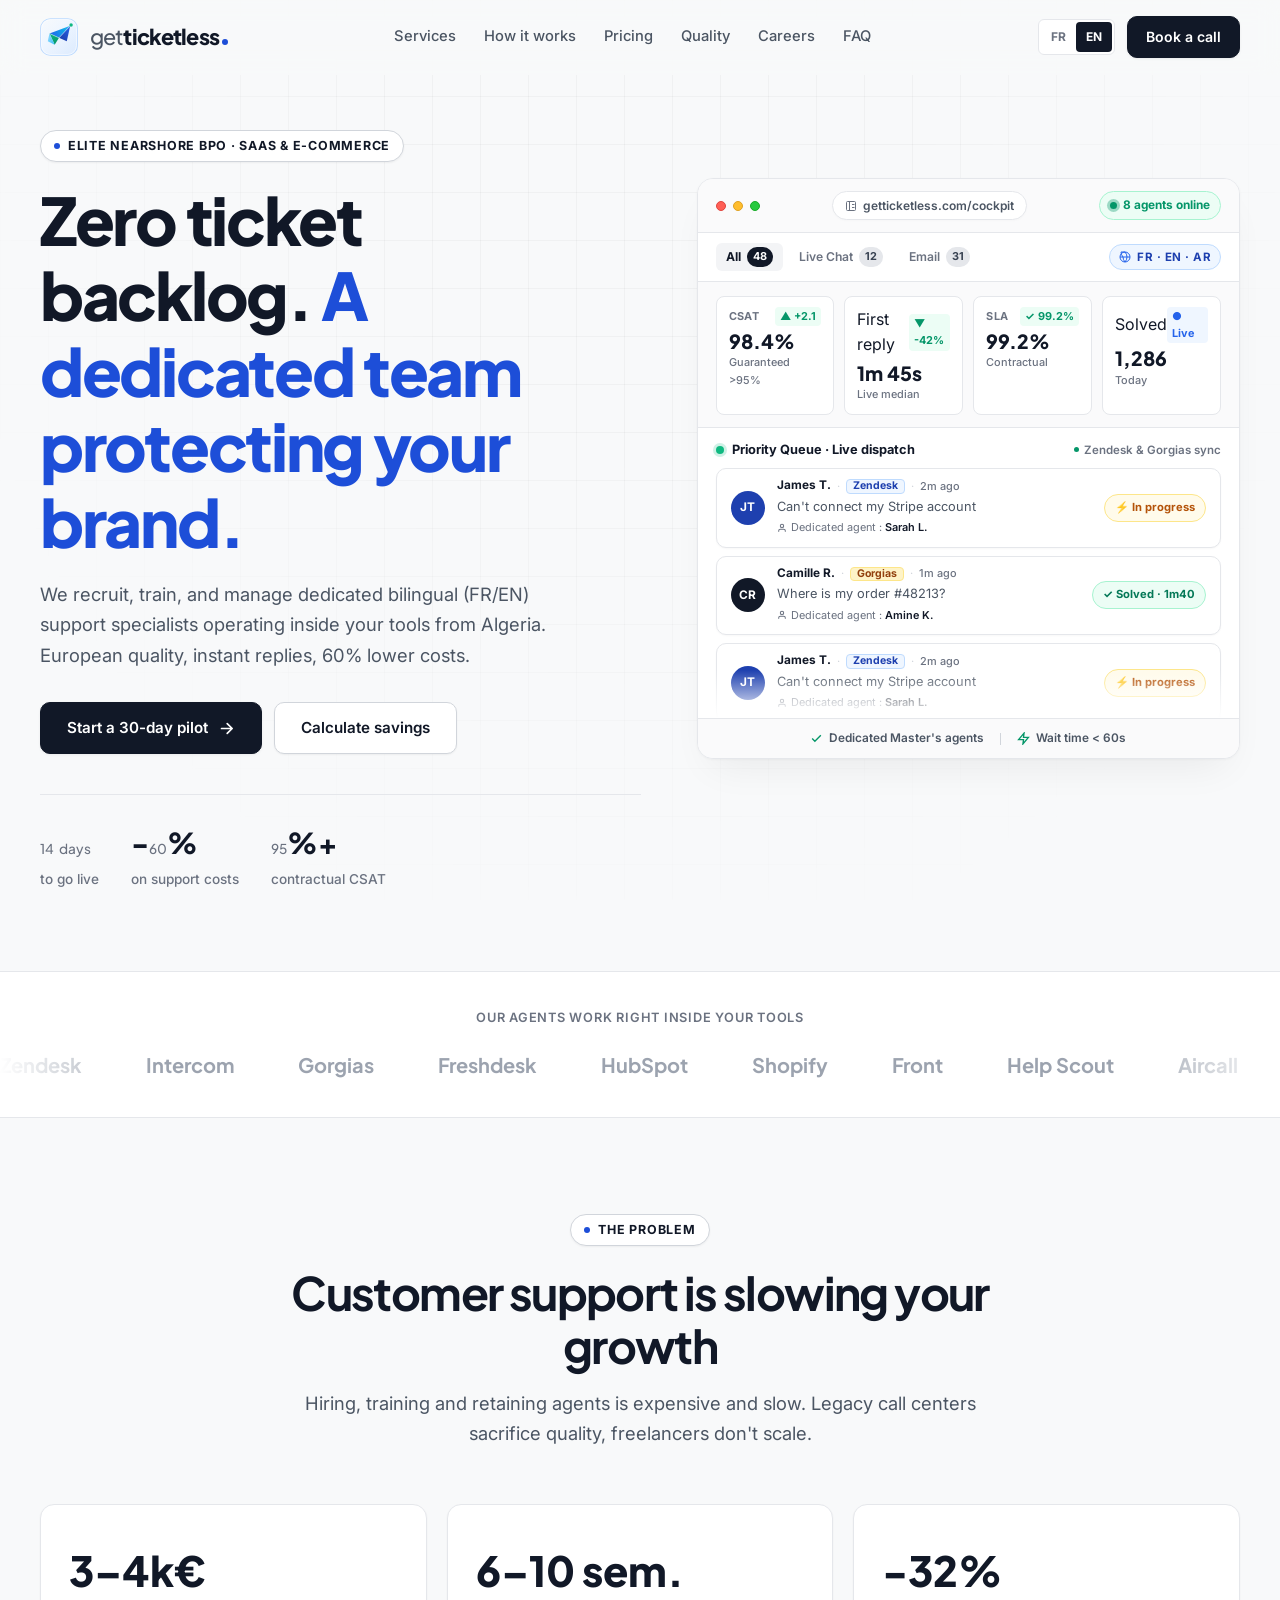
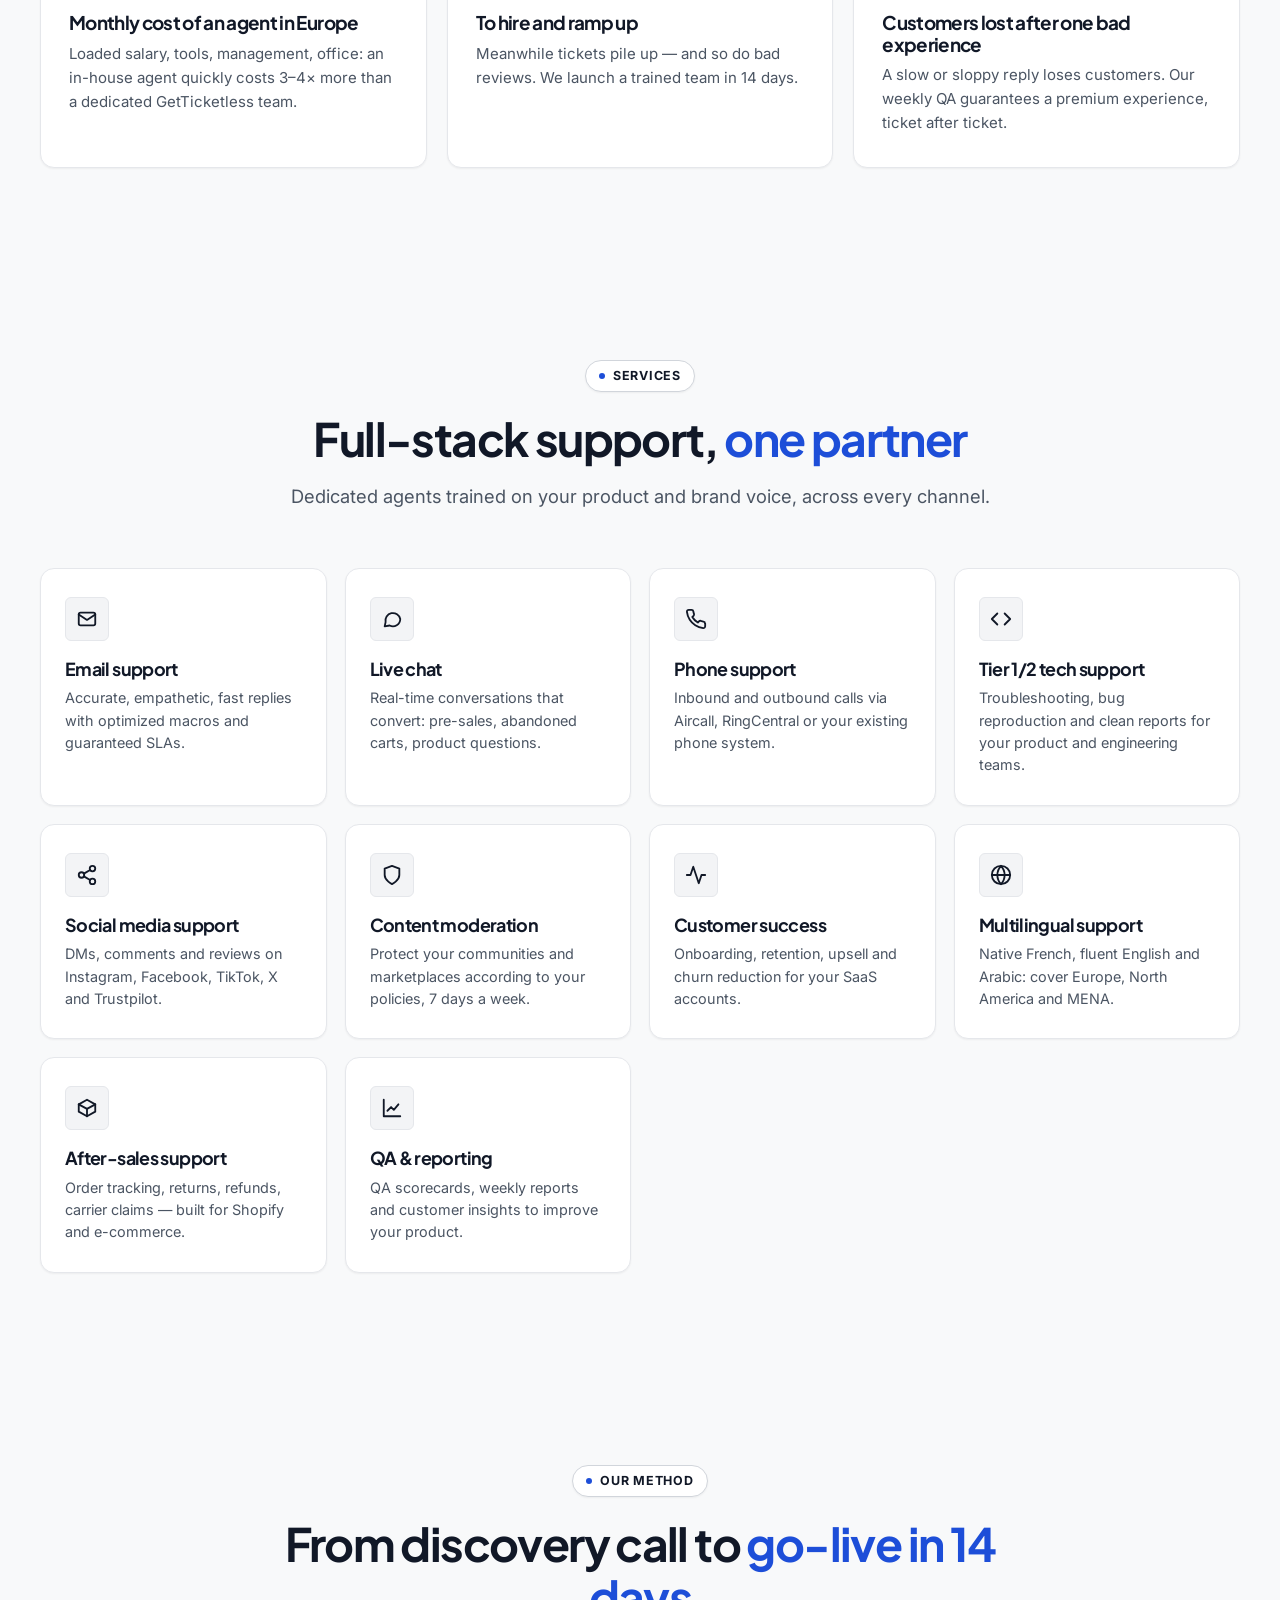
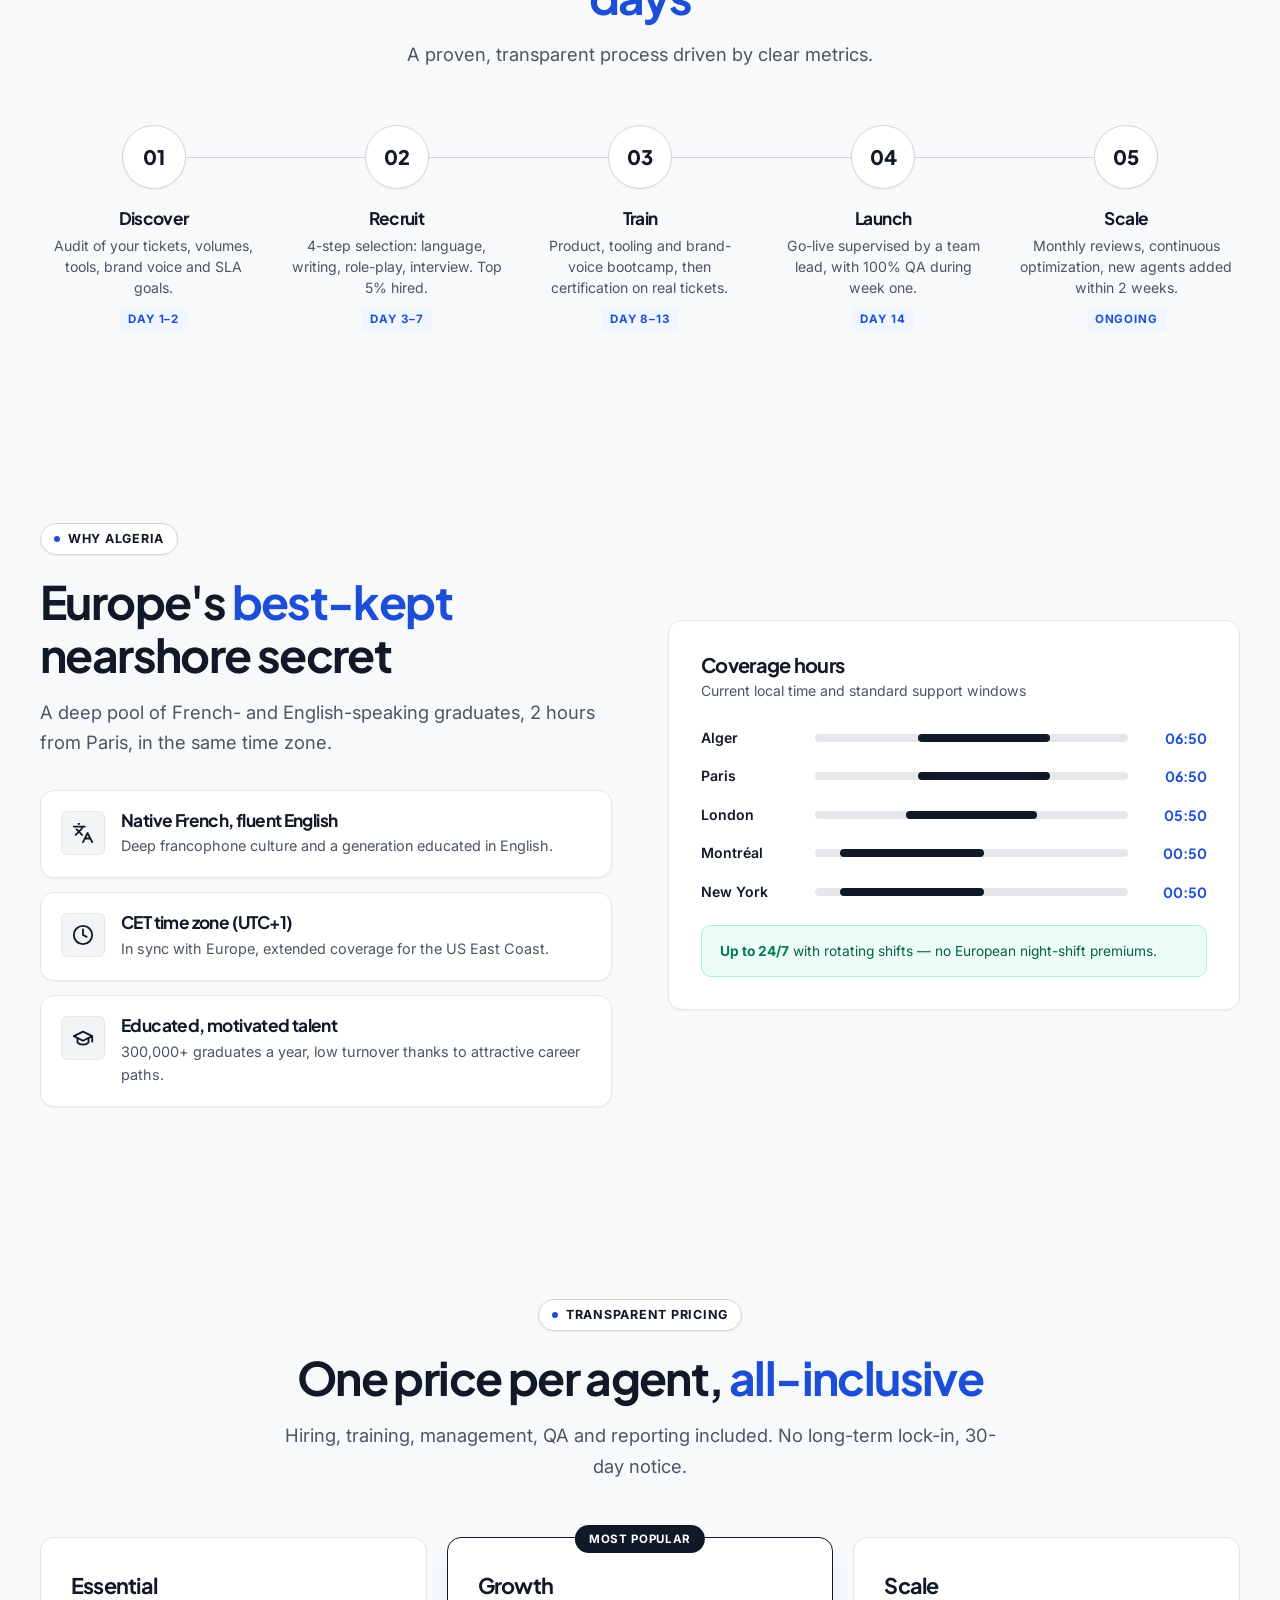
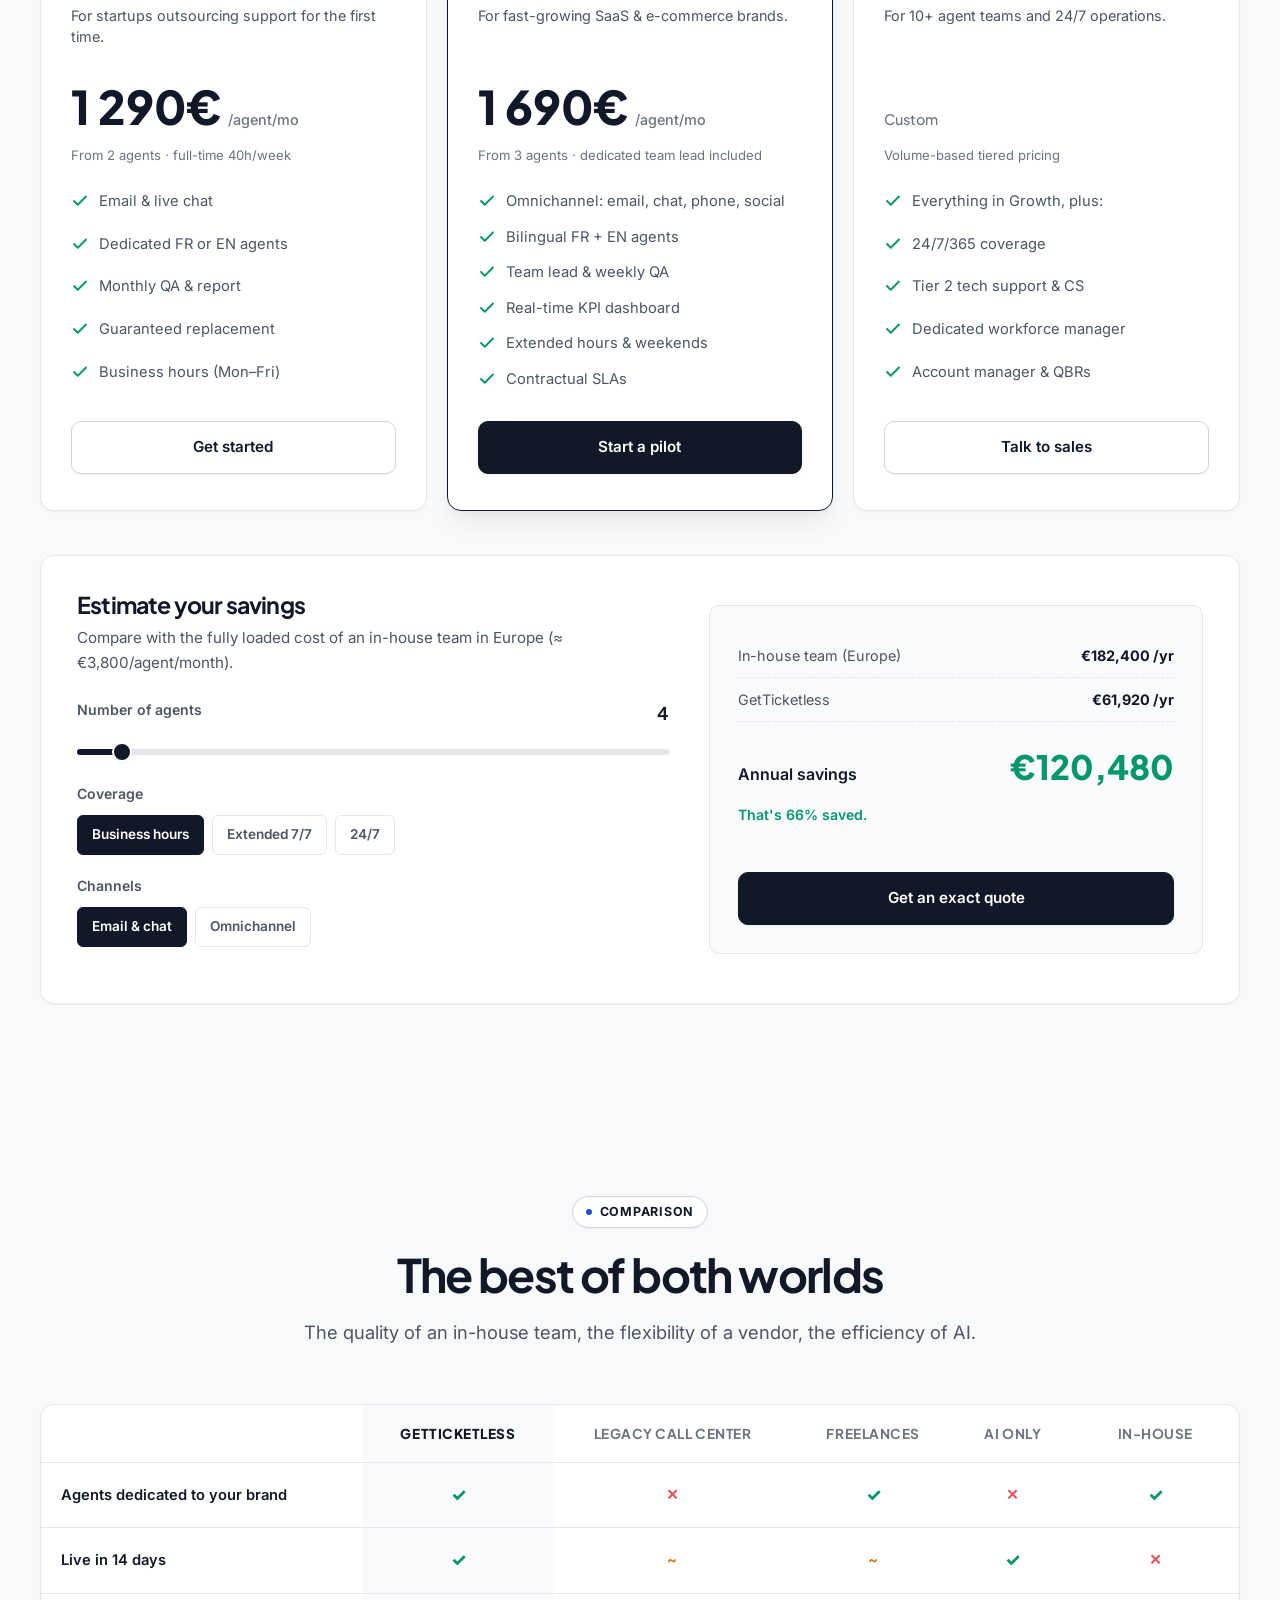
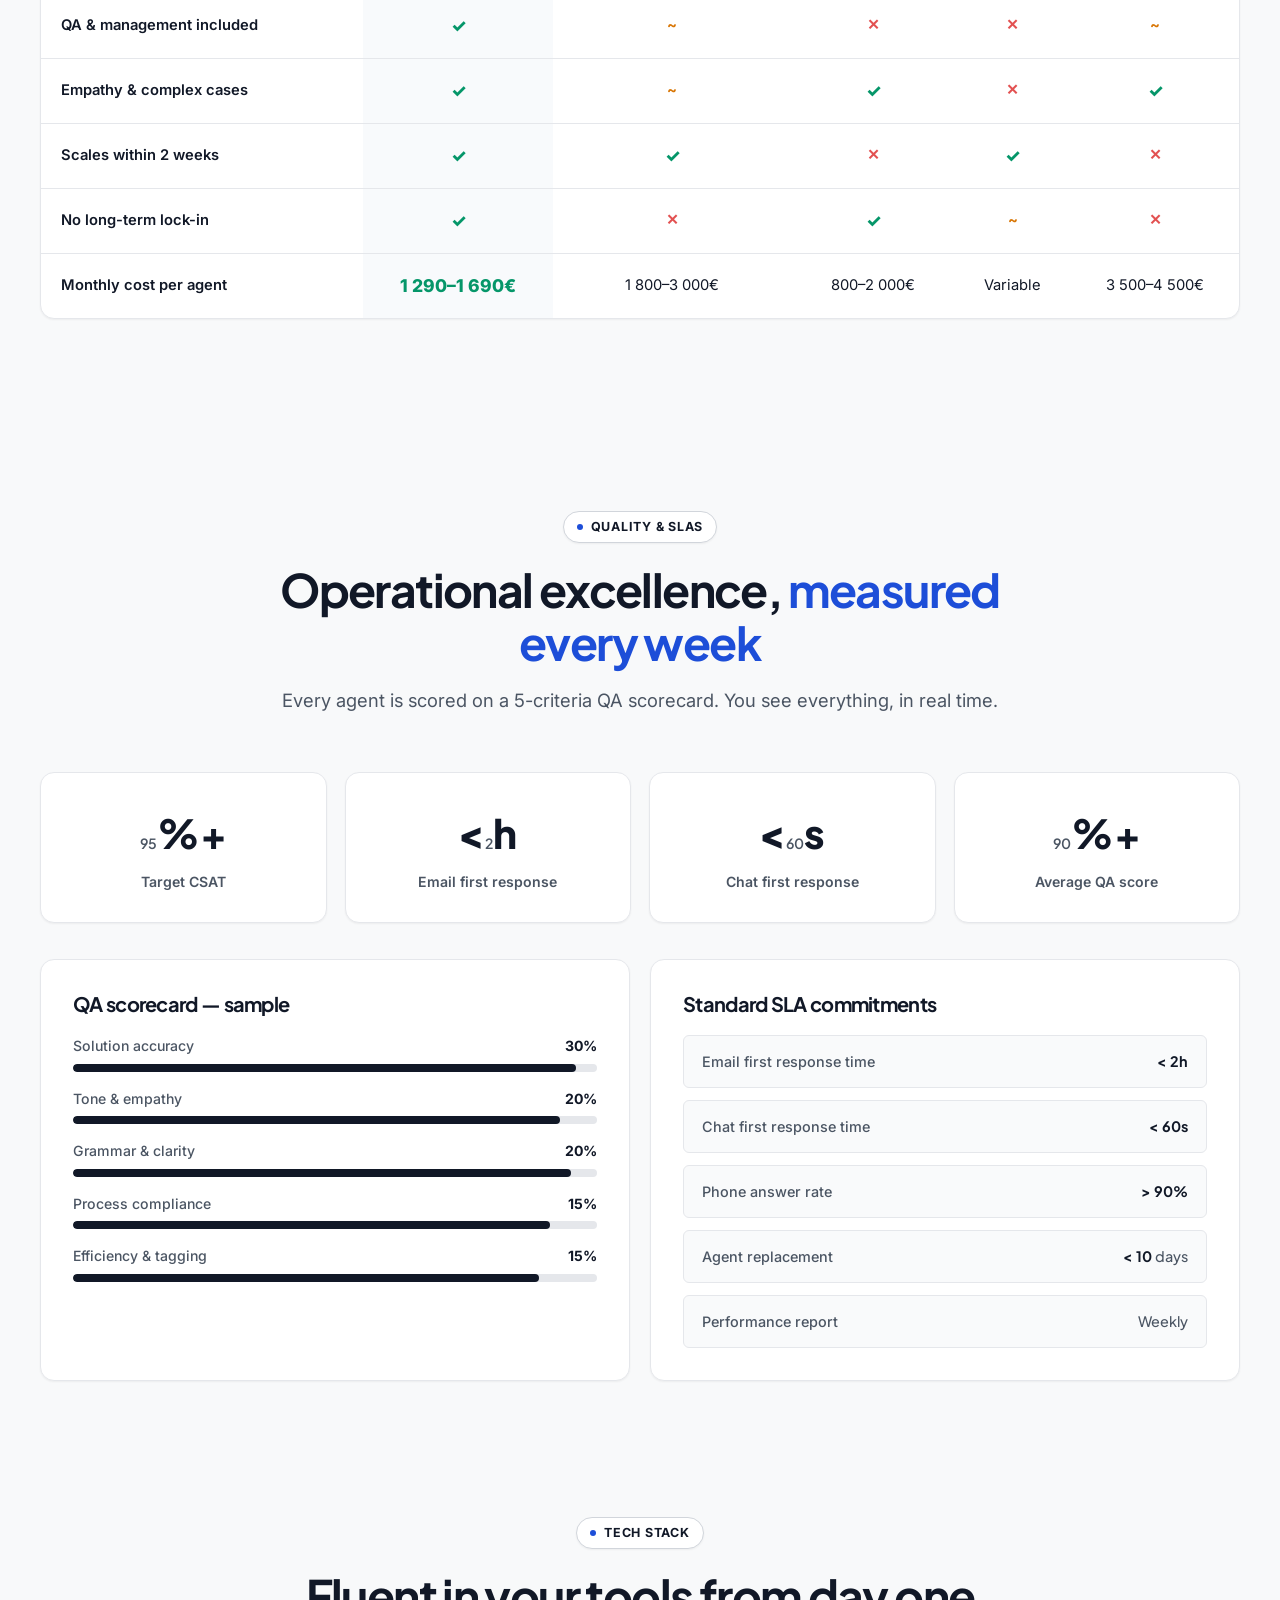
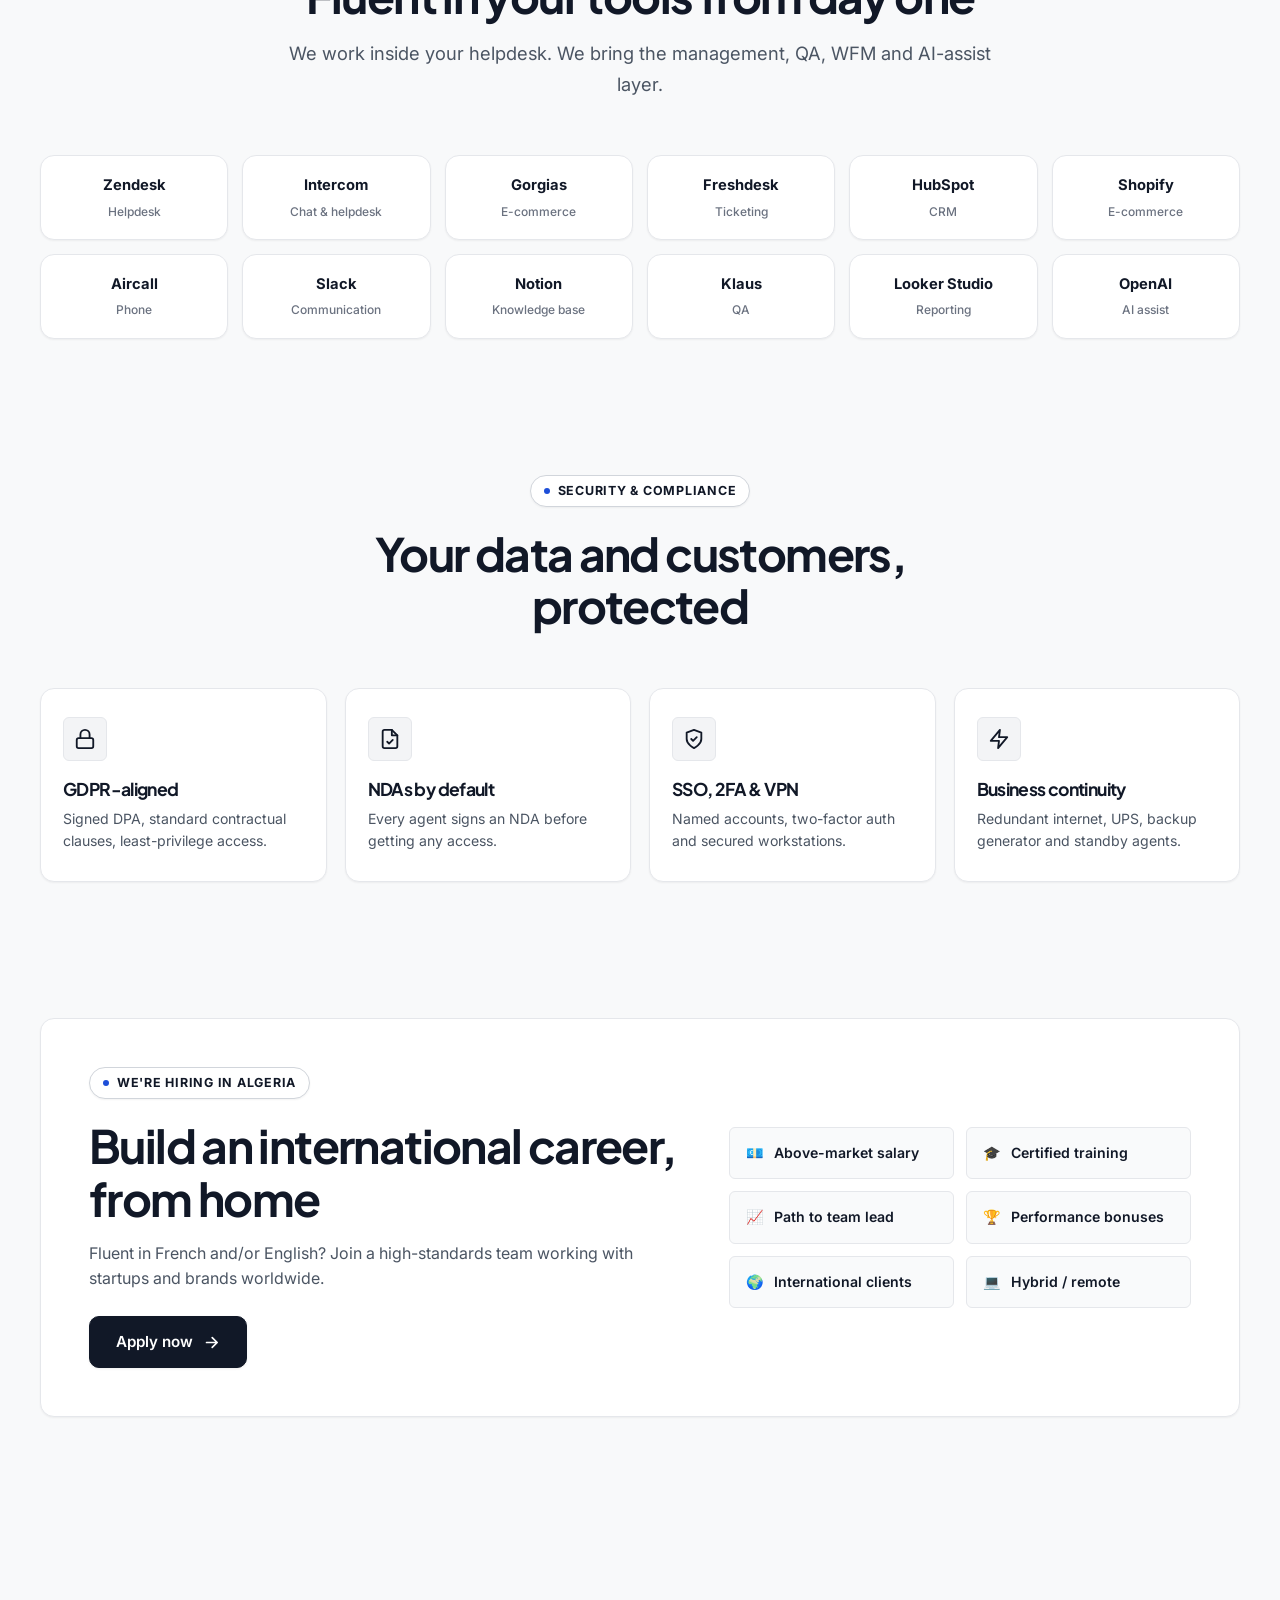
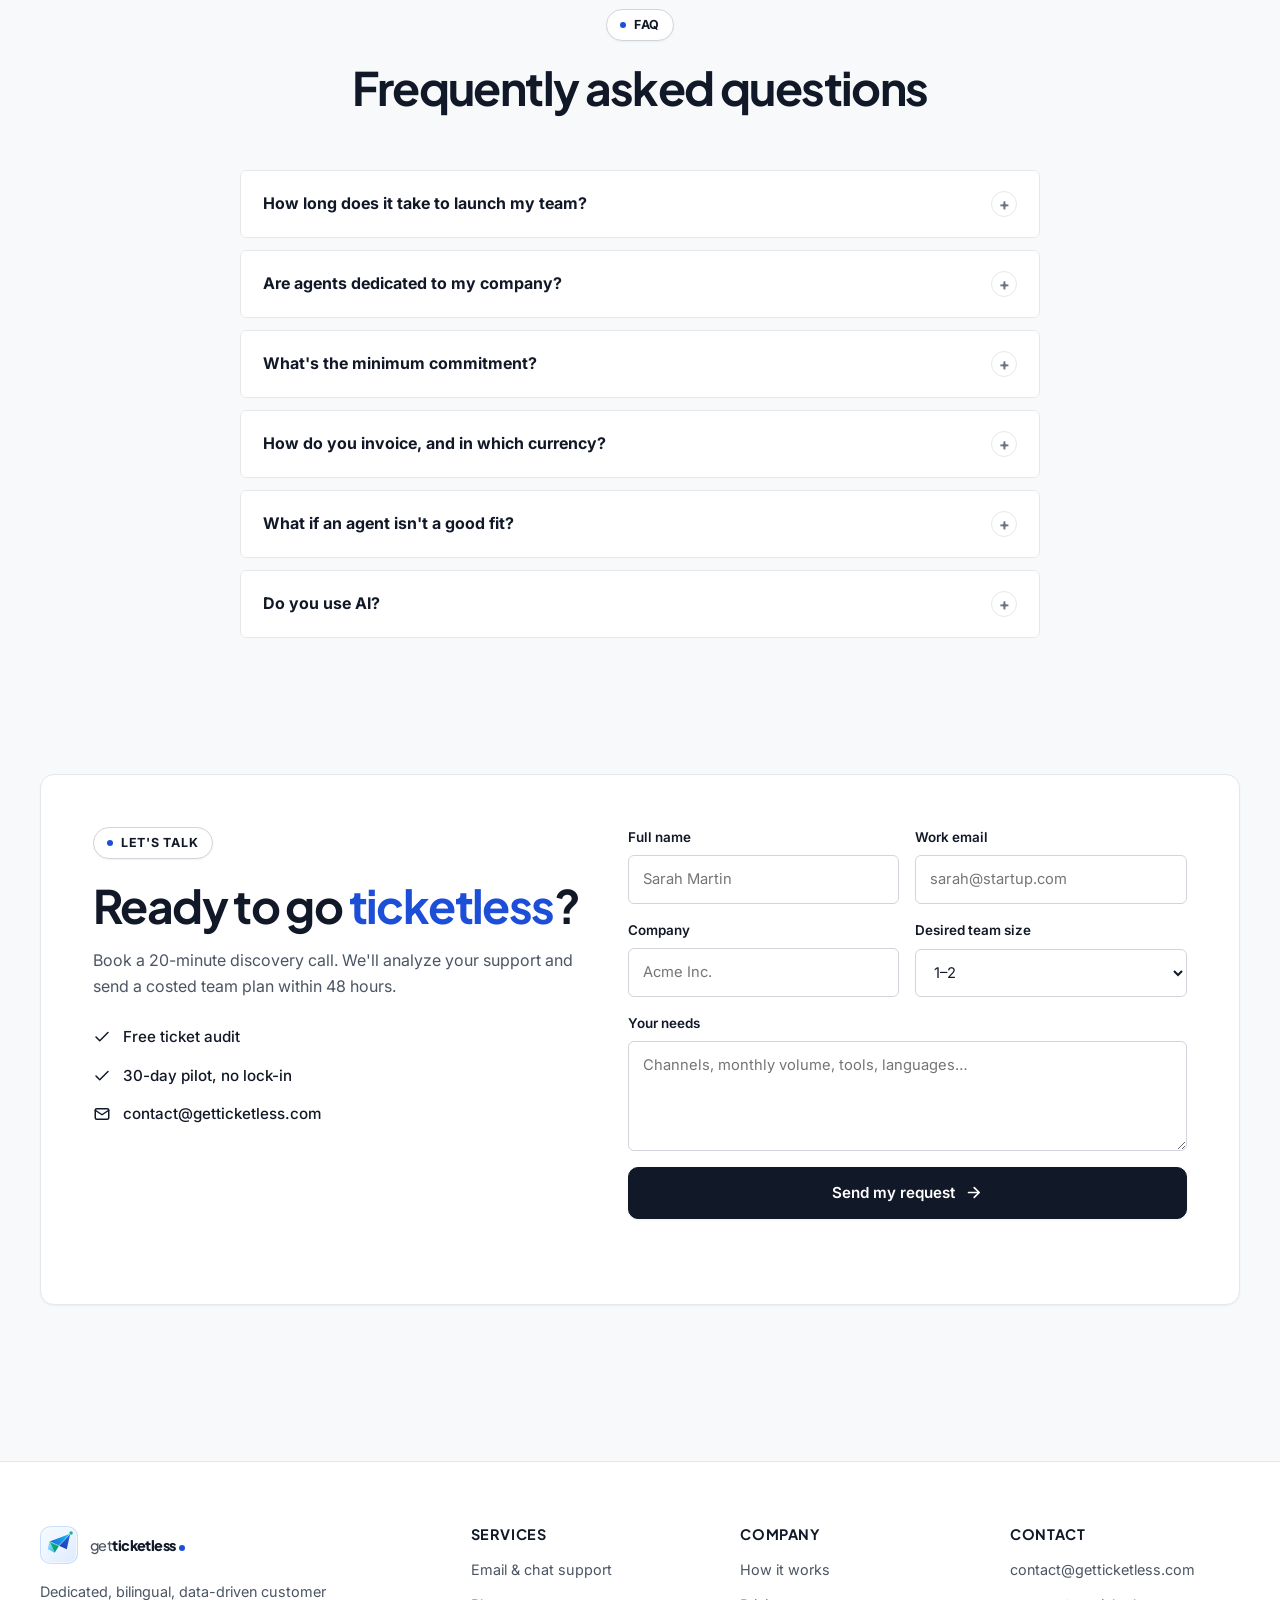
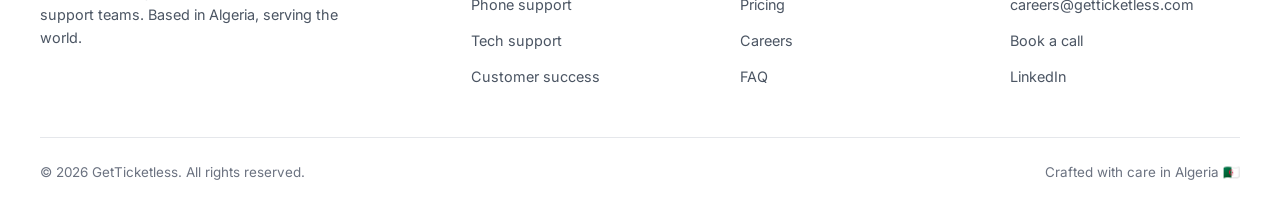
==== commit a3508a61: "Update official contact email to contact@getticketless.com" ====
--- a/index.html
+++ b/index.html
@@ -8,6 +8,7 @@
   <meta name="keywords" content="externalisation support client, bpo algerie, call center algerie nearshore, support client saas, service client shopify, equipe support dediee francophone anglophone, service client externalise, outsourcer zendesk gorgias" />
   <meta name="robots" content="index, follow, max-snippet:-1, max-image-preview:large" />
   <link rel="canonical" href="https://getticketless.com/" />
+  <meta name="google-site-verification" content="googled6004f3077f4021e" />
   
   <!-- Open Graph / Facebook / LinkedIn -->
   <meta property="og:type" content="website" />
@@ -748,7 +749,7 @@
             <ul class="contact-points">
               <li><svg viewBox="0 0 24 24" fill="none" stroke-width="2" stroke-linecap="round" stroke-linejoin="round"><path d="M20 6 9 17l-5-5"/></svg><span lang="fr">Audit gratuit de vos tickets</span><span lang="en">Free ticket audit</span></li>
               <li><svg viewBox="0 0 24 24" fill="none" stroke-width="2" stroke-linecap="round" stroke-linejoin="round"><path d="M20 6 9 17l-5-5"/></svg><span lang="fr">Pilote de 30 jours, sans engagement</span><span lang="en">30-day pilot, no lock-in</span></li>
-              <li><svg viewBox="0 0 24 24" fill="none" stroke-width="2" stroke-linecap="round" stroke-linejoin="round"><rect x="3" y="5" width="18" height="14" rx="2"/><path d="m3 7 9 6 9-6"/></svg><a href="mailto:hello@getticketless.com">hello@getticketless.com</a></li>
+              <li><svg viewBox="0 0 24 24" fill="none" stroke-width="2" stroke-linecap="round" stroke-linejoin="round"><rect x="3" y="5" width="18" height="14" rx="2"/><path d="m3 7 9 6 9-6"/></svg><a href="mailto:contact@getticketless.com">contact@getticketless.com</a></li>
             </ul>
           </div>
           <form id="contact-form" novalidate>
@@ -819,7 +820,7 @@
         <div>
           <h4>Contact</h4>
           <ul>
-            <li><a href="mailto:hello@getticketless.com">hello@getticketless.com</a></li>
+            <li><a href="mailto:contact@getticketless.com">contact@getticketless.com</a></li>
             <li><a href="mailto:careers@getticketless.com">careers@getticketless.com</a></li>
             <li><a href="#contact"><span lang="fr">Réserver un appel</span><span lang="en">Book a call</span></a></li>
             <li><a href="#" aria-label="LinkedIn">LinkedIn</a></li>
